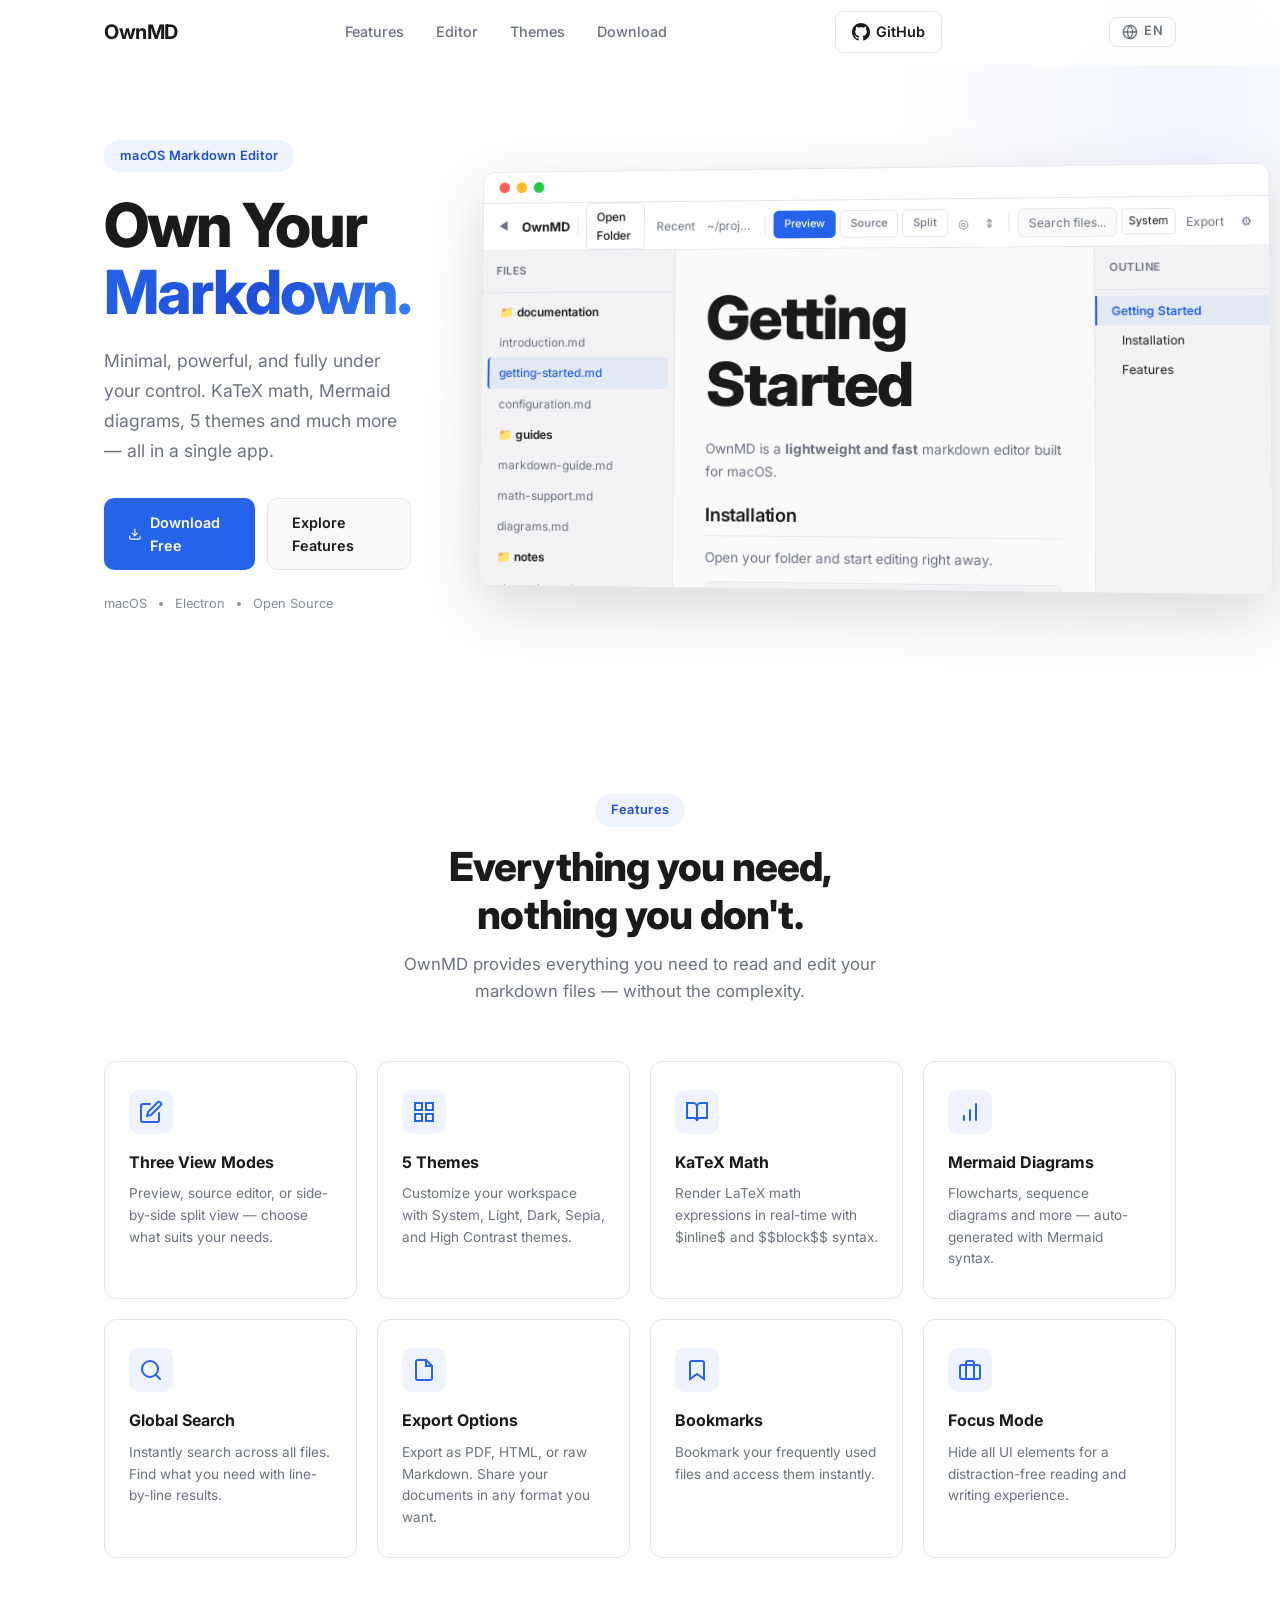
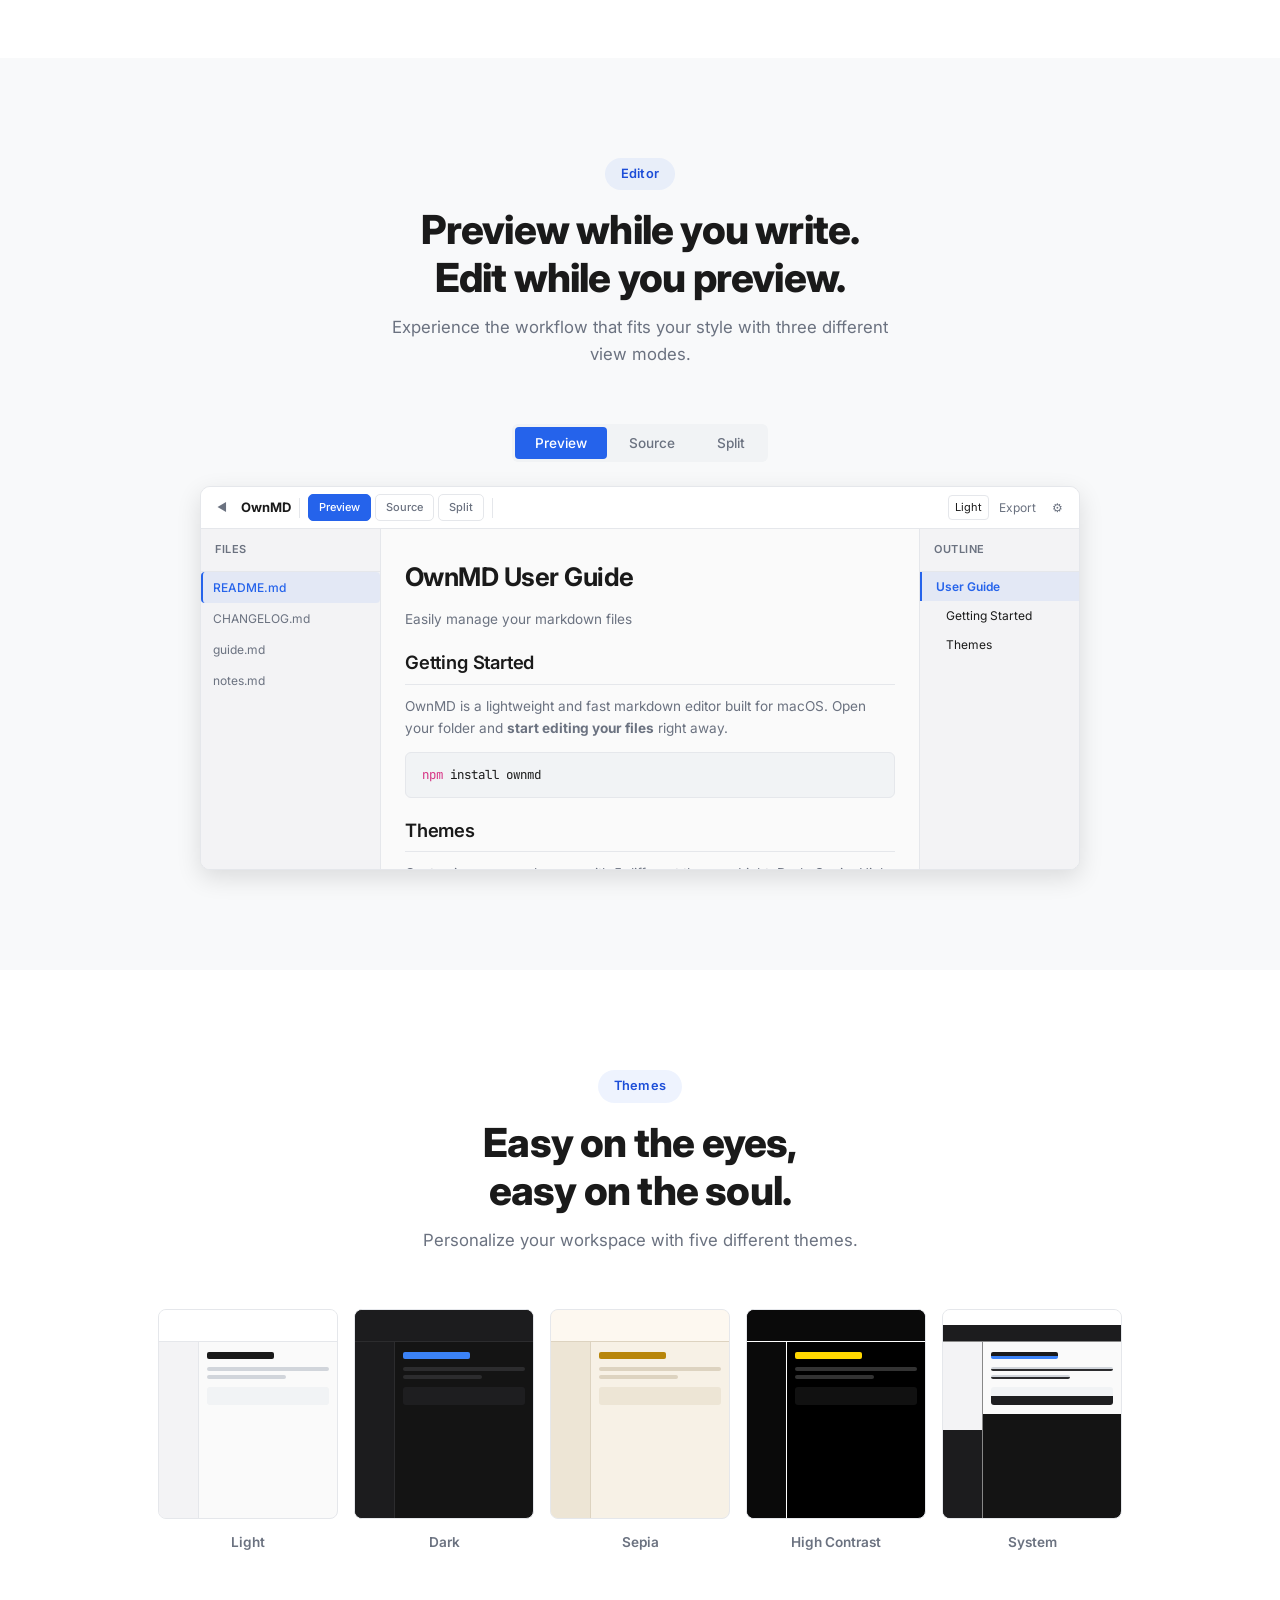
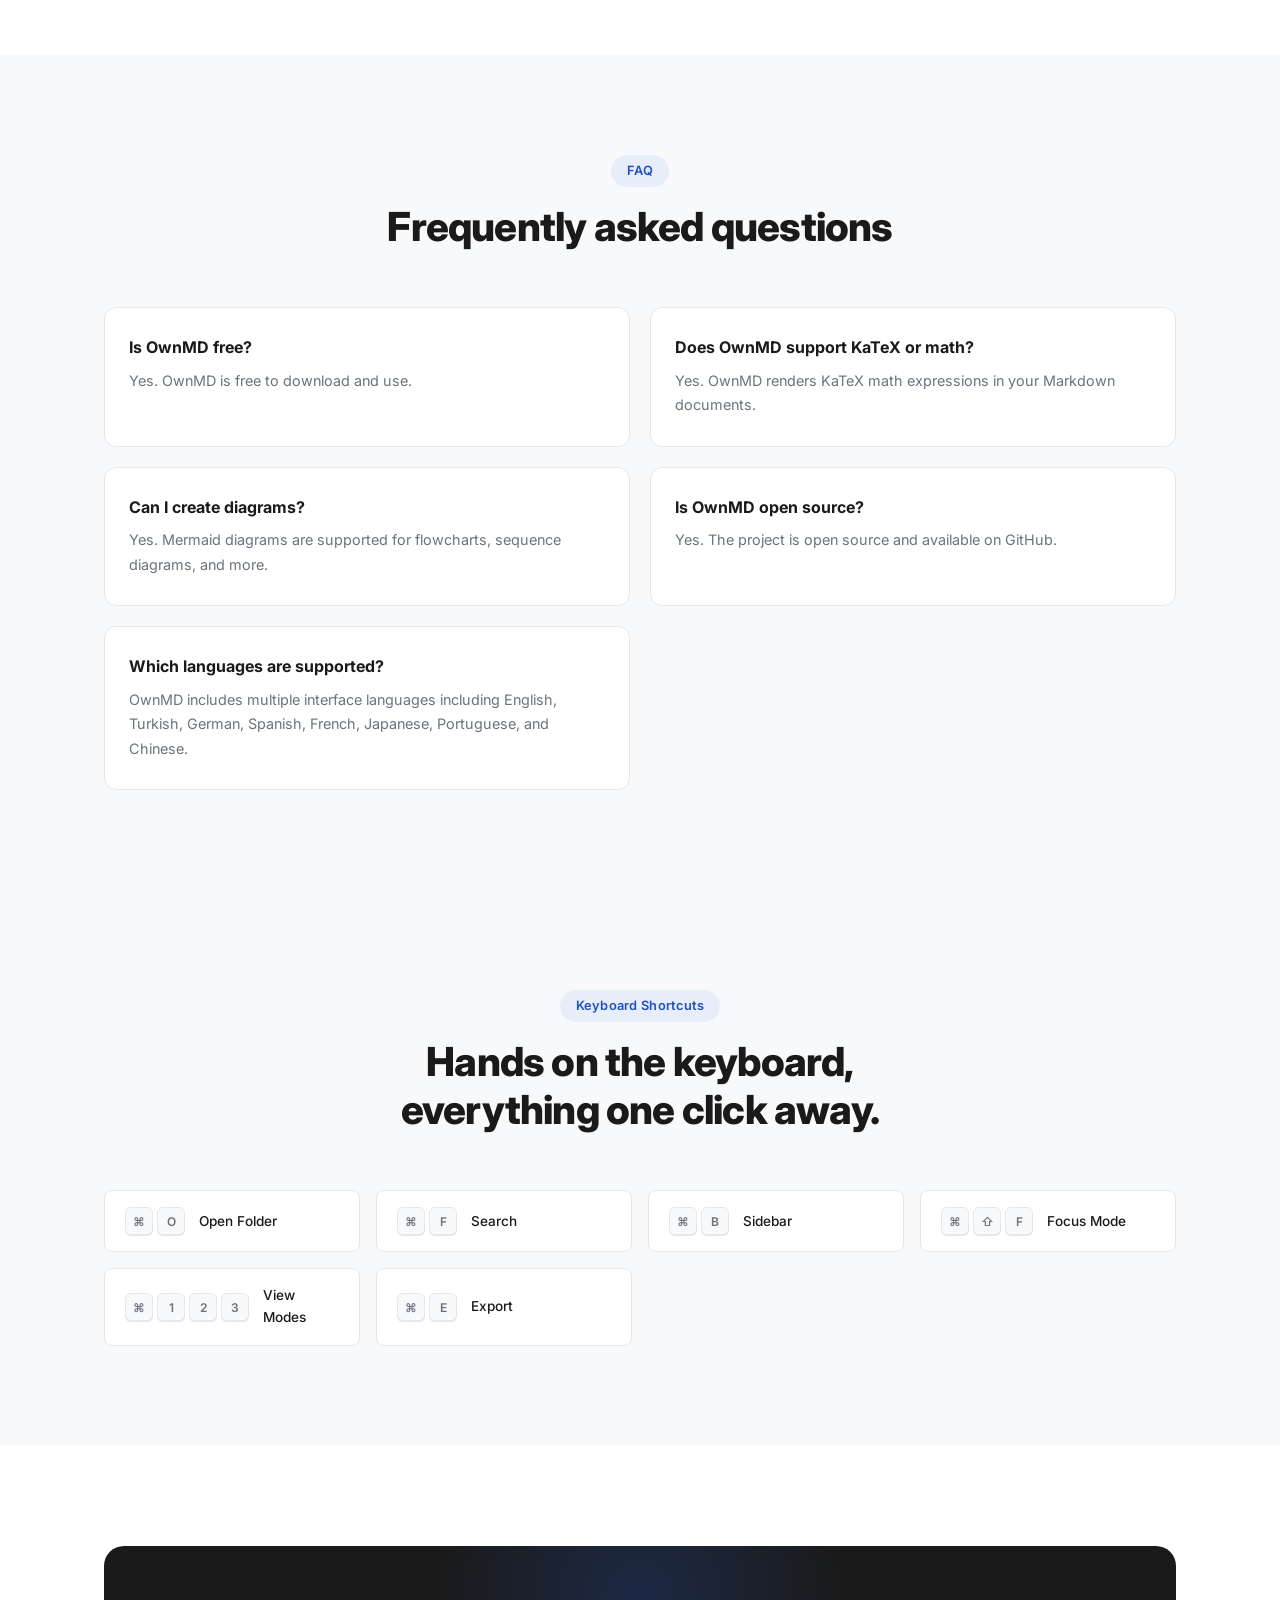
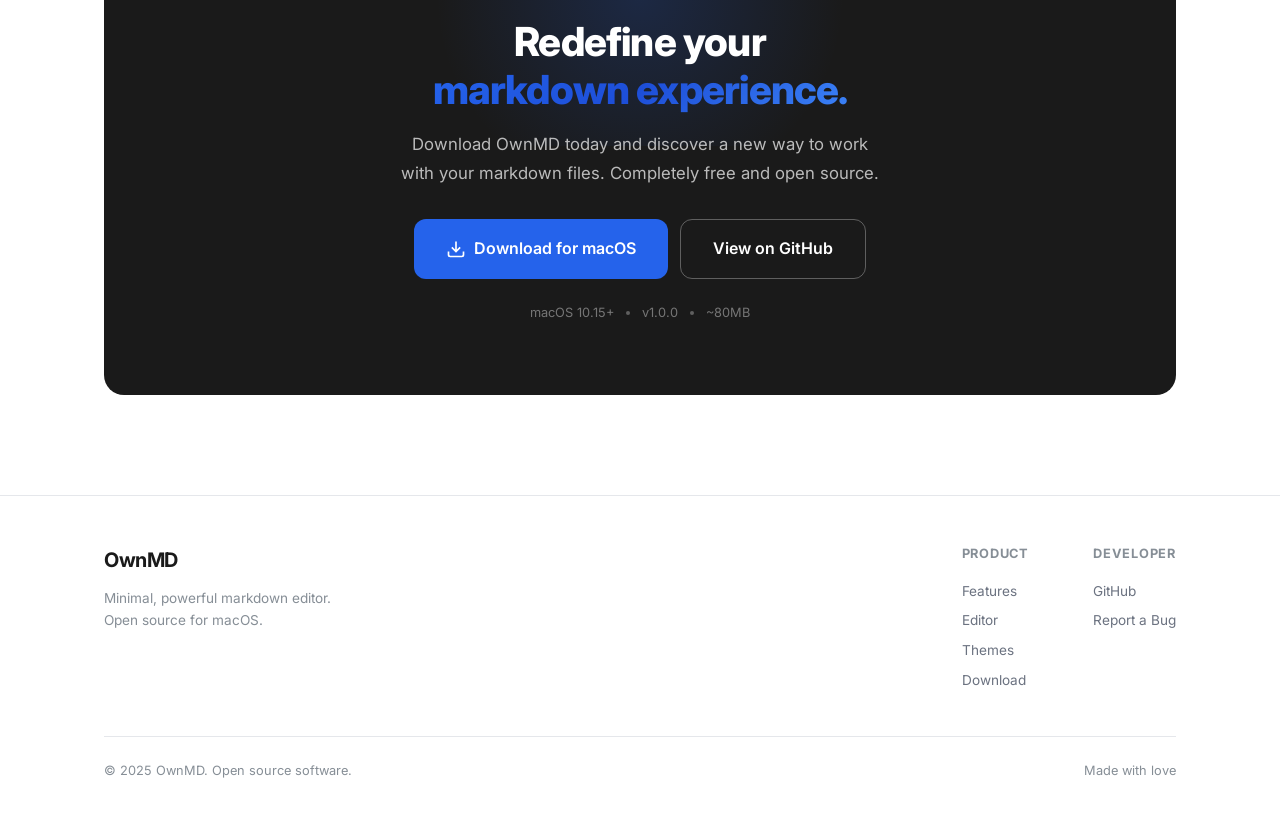
==== docs/index.html @ 84a7e76e "Add docs folder for GitHub Pages" ====
<!DOCTYPE html>
<html lang="en">
<head>
  <meta charset="UTF-8">
  <meta name="viewport" content="width=device-width, initial-scale=1.0">
  <!-- TODO: Replace with your Google Search Console verification token -->
  <!-- <meta name="google-site-verification" content="YOUR_TOKEN_HERE" /> -->
  <title>OwnMD - Free Markdown Editor for macOS</title>
  <meta name="description" content="Free, open-source Markdown editor for macOS with live preview, KaTeX math, Mermaid diagrams, multiple themes, and fast local file editing.">
  <meta name="robots" content="index,follow">
  <meta name="author" content="OwnMD">
  <meta name="application-name" content="OwnMD">
  <link rel="canonical" href="https://ownmd.com/?lang=en">
  <link rel="alternate" hreflang="en" href="https://ownmd.com/?lang=en">
  <link rel="alternate" hreflang="tr" href="https://ownmd.com/?lang=tr">
  <link rel="alternate" hreflang="de" href="https://ownmd.com/?lang=de">
  <link rel="alternate" hreflang="es" href="https://ownmd.com/?lang=es">
  <link rel="alternate" hreflang="fr" href="https://ownmd.com/?lang=fr">
  <link rel="alternate" hreflang="ja" href="https://ownmd.com/?lang=ja">
  <link rel="alternate" hreflang="pt" href="https://ownmd.com/?lang=pt">
  <link rel="alternate" hreflang="zh" href="https://ownmd.com/?lang=zh">
  <link rel="alternate" hreflang="x-default" href="https://ownmd.com/">
  <meta property="og:type" content="website">
  <meta property="og:site_name" content="OwnMD">
  <meta property="og:title" content="OwnMD - Free Markdown Editor for macOS">
  <meta property="og:description" content="Free, open-source Markdown editor for macOS with live preview, KaTeX math, Mermaid diagrams, multiple themes, and fast local file editing.">
  <meta property="og:url" content="https://ownmd.com/?lang=en">
  <meta property="og:locale" content="en_US">
  <meta property="og:image" content="https://ownmd.com/screenshots/en-full.png">
  <meta property="og:image:alt" content="OwnMD Markdown editor interface on macOS">
  <meta name="twitter:card" content="summary_large_image">
  <meta name="twitter:title" content="OwnMD - Free Markdown Editor for macOS">
  <meta name="twitter:description" content="Free, open-source Markdown editor for macOS with live preview, KaTeX math, Mermaid diagrams, multiple themes, and fast local file editing.">
  <meta name="twitter:image" content="https://ownmd.com/screenshots/en-full.png">
  <script id="software-application-schema" type="application/ld+json">
    {
      "@context": "https://schema.org",
      "@type": "SoftwareApplication",
      "name": "OwnMD",
      "applicationCategory": "DeveloperApplication",
      "operatingSystem": "macOS",
      "url": "https://ownmd.com/?lang=en",
      "description": "Free, open-source Markdown editor for macOS with live preview, KaTeX math, Mermaid diagrams, multiple themes, and fast local file editing.",
      "inLanguage": "en",
      "image": "https://ownmd.com/screenshots/en-full.png",
      "screenshot": "https://ownmd.com/screenshots/en-full.png",
      "softwareVersion": "1.0.0",
      "offers": {
        "@type": "Offer",
        "price": "0",
        "priceCurrency": "USD"
      }
    }
  </script>
  <script id="faq-schema" type="application/ld+json">
    {
      "@context": "https://schema.org",
      "@type": "FAQPage",
      "mainEntity": [
        {"@type": "Question", "name": "Is OwnMD free?", "acceptedAnswer": {"@type": "Answer", "text": "Yes. OwnMD is free to download and use."}},
        {"@type": "Question", "name": "Does OwnMD support KaTeX or math?", "acceptedAnswer": {"@type": "Answer", "text": "Yes. OwnMD renders KaTeX math expressions in your Markdown documents."}},
        {"@type": "Question", "name": "Can I create diagrams?", "acceptedAnswer": {"@type": "Answer", "text": "Yes. Mermaid diagrams are supported for flowcharts, sequence diagrams, and more."}},
        {"@type": "Question", "name": "Is OwnMD open source?", "acceptedAnswer": {"@type": "Answer", "text": "Yes. The project is open source and available on GitHub."}},
        {"@type": "Question", "name": "Which languages are supported?", "acceptedAnswer": {"@type": "Answer", "text": "OwnMD includes multiple interface languages including English, Turkish, German, Spanish, French, Japanese, Portuguese, and Chinese."}}
      ]
    }
  </script>
  <link rel="stylesheet" href="styles.css">
  <link rel="preconnect" href="https://fonts.googleapis.com">
  <link rel="preconnect" href="https://fonts.gstatic.com" crossorigin>
  <link href="https://fonts.googleapis.com/css2?family=Inter:wght@400;500;600;700;800&family=JetBrains+Mono:wght@400;500&display=swap" rel="stylesheet">
</head>
<body>

  <!-- Navbar -->
  <nav class="navbar" id="navbar">
    <div class="container nav-container">
      <a href="#" class="logo">
        <span class="logo-text">OwnMD</span>
      </a>
      <ul class="nav-links">
        <li><a href="#features" data-i18n="nav.features">Features</a></li>
        <li><a href="#editor" data-i18n="nav.editor">Editor</a></li>
        <li><a href="#themes" data-i18n="nav.themes">Themes</a></li>
        <li><a href="#download" data-i18n="nav.download">Download</a></li>
      </ul>
      <a href="https://github.com/abdussametalisar/ownmd" target="_blank" class="nav-cta" rel="noopener">
        <svg width="18" height="18" viewBox="0 0 24 24" fill="currentColor"><path d="M12 0C5.37 0 0 5.37 0 12c0 5.31 3.435 9.795 8.205 11.385.6.105.825-.255.825-.57 0-.285-.015-1.23-.015-2.235-3.015.555-3.795-.735-4.035-1.41-.135-.345-.72-1.41-1.23-1.695-.42-.225-1.02-.78-.015-.795.945-.015 1.62.87 1.845 1.23 1.08 1.815 2.805 1.305 3.495.99.105-.78.42-1.305.765-1.605-2.67-.3-5.46-1.335-5.46-5.925 0-1.305.465-2.385 1.23-3.225-.12-.3-.54-1.53.12-3.18 0 0 1.005-.315 3.3 1.23.96-.27 1.98-.405 3-.405s2.04.135 3 .405c2.295-1.56 3.3-1.23 3.3-1.23.66 1.65.24 2.88.12 3.18.765.84 1.23 1.905 1.23 3.225 0 4.605-2.805 5.625-5.475 5.925.435.375.81 1.095.81 2.22 0 1.605-.015 2.895-.015 3.3 0 .315.225.69.825.57A12.02 12.02 0 0024 12c0-6.63-5.37-12-12-12z"/></svg>
        GitHub
      </a>
      <div class="lang-switcher">
        <button class="lang-btn" aria-label="Change language">
          <svg width="16" height="16" viewBox="0 0 24 24" fill="none" stroke="currentColor" stroke-width="2" stroke-linecap="round"><circle cx="12" cy="12" r="10"/><line x1="2" y1="12" x2="22" y2="12"/><path d="M12 2a15.3 15.3 0 014 10 15.3 15.3 0 01-4 10 15.3 15.3 0 01-4-10 15.3 15.3 0 014-10z"/></svg>
          <span class="lang-btn-label">EN</span>
        </button>
        <div class="lang-dropdown">
          <button data-lang="en">English</button>
          <button data-lang="tr">Türkçe</button>
          <button data-lang="de">Deutsch</button>
          <button data-lang="es">Español</button>
          <button data-lang="fr">Français</button>
          <button data-lang="ja">日本語</button>
          <button data-lang="pt">Português</button>
          <button data-lang="zh">简体中文</button>
        </div>
      </div>
      <button class="mobile-toggle" id="mobileToggle" aria-label="Menu">
        <span></span><span></span><span></span>
      </button>
    </div>
  </nav>

  <!-- Hero -->
  <header class="hero" id="hero">
    <div class="container hero-container">
      <div class="hero-text">
        <div class="hero-badge" data-i18n="hero.badge">macOS Markdown Editor</div>
        <h1><span data-i18n="hero.title.1">Own Your</span><br><span class="gradient-text" data-i18n="hero.title.2">Markdown.</span></h1>
        <p class="hero-desc" data-i18n="hero.desc">Minimal, powerful, and fully under your control. KaTeX math, Mermaid diagrams, 5 themes and much more — all in a single app.</p>
        <div class="hero-actions">
          <a href="#download" class="btn btn-primary">
            <svg width="18" height="18" viewBox="0 0 24 24" fill="none" stroke="currentColor" stroke-width="2"><path d="M21 15v4a2 2 0 01-2 2H5a2 2 0 01-2-2v-4M7 10l5 5 5-5M12 15V3"/></svg>
            <span data-i18n="hero.btn.download">Download Free</span>
          </a>
          <a href="#features" class="btn btn-secondary"><span data-i18n="hero.btn.explore">Explore Features</span></a>
        </div>
        <div class="hero-meta">
          <span data-i18n="hero.meta.macos">macOS</span>
          <span class="dot"></span>
          <span data-i18n="hero.meta.electron">Electron</span>
          <span class="dot"></span>
          <span data-i18n="hero.meta.opensource">Open Source</span>
        </div>
      </div>
      <div class="hero-visual">
        <!-- Realistic OwnMD App Window -->
        <div class="app-window">
          <!-- macOS Title Bar -->
          <div class="macos-bar">
            <div class="macos-dots">
              <span class="dot-red"></span>
              <span class="dot-yellow"></span>
              <span class="dot-green"></span>
            </div>
          </div>
          <!-- App Toolbar -->
          <div class="app-toolbar">
            <div class="tb-group tb-nav">
              <span class="tb-collapse">◀</span>
              <span class="tb-title">OwnMD</span>
            </div>
            <div class="tb-sep"></div>
            <div class="tb-group tb-files">
              <span class="tb-folder-btn" data-i18n="toolbar.openFolder">Open Folder</span>
              <span class="tb-recent" data-i18n="toolbar.recent">Recent</span>
              <span class="tb-path">~/projects/docs</span>
            </div>
            <div class="tb-sep"></div>
            <div class="tb-group tb-view">
              <span class="tb-view-btn active" data-i18n="toolbar.preview">Preview</span>
              <span class="tb-view-btn" data-i18n="toolbar.source">Source</span>
              <span class="tb-view-btn" data-i18n="toolbar.split">Split</span>
              <span class="tb-icon">◎</span>
              <span class="tb-icon">⇕</span>
            </div>
            <div class="tb-sep"></div>
            <div class="tb-group tb-actions">
              <span class="tb-search-box" data-i18n="toolbar.search">Search files...</span>
              <span class="tb-select" data-i18n="toolbar.system">System ▾</span>
              <span class="tb-icon" data-i18n="toolbar.export">Export ▾</span>
              <span class="tb-icon">⚙</span>
            </div>
          </div>
          <!-- Main Content Area -->
          <div class="app-main">
            <!-- Sidebar -->
            <div class="app-sidebar">
              <div class="app-sidebar-header" data-i18n="sidebar.files">FILES</div>
              <div class="app-file-list">
                <div class="app-folder-item">📁 documentation</div>
                <div class="app-file-item">introduction.md</div>
                <div class="app-file-item active">getting-started.md</div>
                <div class="app-file-item">configuration.md</div>
                <div class="app-folder-item">📁 guides</div>
                <div class="app-file-item">markdown-guide.md</div>
                <div class="app-file-item">math-support.md</div>
                <div class="app-file-item">diagrams.md</div>
                <div class="app-folder-item">📁 notes</div>
                <div class="app-file-item">changelog.md</div>
                <div class="app-file-item">todo.md</div>
              </div>
            </div>
            <!-- Content -->
            <div class="app-content">
              <h1 class="app-h1" data-i18n="heroApp.h1">Getting Started</h1>
              <p class="app-p" data-i18n-html="heroApp.p">OwnMD is a <strong>lightweight and fast</strong> markdown editor built for macOS.</p>
              <h2 class="app-h2" data-i18n="heroApp.h2.setup">Installation</h2>
              <p class="app-p" data-i18n="heroApp.p.setup">Open your folder and start editing right away.</p>
              <div class="app-code-block"><span class="app-code-kw">npm</span> install ownmd</div>
              <h2 class="app-h2" data-i18n="heroApp.h2.features">Features</h2>
              <ul class="app-ul">
                <li data-i18n="heroApp.li.katex">KaTeX math expressions</li>
                <li data-i18n="heroApp.li.mermaid">Mermaid diagrams</li>
                <li data-i18n="heroApp.li.themes">5 different themes</li>
                <li data-i18n="heroApp.li.export">PDF and HTML export</li>
              </ul>
            </div>
            <!-- Outline Panel -->
            <div class="app-outline">
              <div class="app-outline-header" data-i18n="outline.header">OUTLINE</div>
              <div class="app-outline-list">
                <div class="app-outline-item level-1 active" data-i18n="heroApp.outline.h1">Getting Started</div>
                <div class="app-outline-item level-2" data-i18n="heroApp.outline.setup">Installation</div>
                <div class="app-outline-item level-2" data-i18n="heroApp.outline.features">Features</div>
              </div>
            </div>
          </div>
        </div>
      </div>
    </div>
  </header>

  <!-- Features -->
  <section class="features" id="features">
    <div class="container">
      <div class="section-header">
        <span class="section-badge" data-i18n="features.badge">Features</span>
        <h2 data-i18n-html="features.title">Everything you need,<br>nothing you don't.</h2>
        <p data-i18n="features.desc">OwnMD provides everything you need to read and edit your markdown files — without the complexity.</p>
      </div>

      <div class="features-grid">
        <div class="feature-card" data-animate>
          <div class="feature-icon">
            <svg width="24" height="24" viewBox="0 0 24 24" fill="none" stroke="currentColor" stroke-width="2" stroke-linecap="round"><path d="M11 4H4a2 2 0 00-2 2v14a2 2 0 002 2h14a2 2 0 002-2v-7"/><path d="M18.5 2.5a2.121 2.121 0 013 3L12 15l-4 1 1-4 9.5-9.5z"/></svg>
          </div>
          <h3 data-i18n="features.viewModes.title">Three View Modes</h3>
          <p data-i18n="features.viewModes.desc">Preview, source editor, or side-by-side split view — choose what suits your needs.</p>
        </div>

        <div class="feature-card" data-animate>
          <div class="feature-icon">
            <svg width="24" height="24" viewBox="0 0 24 24" fill="none" stroke="currentColor" stroke-width="2" stroke-linecap="round"><rect x="3" y="3" width="7" height="7"/><rect x="14" y="3" width="7" height="7"/><rect x="14" y="14" width="7" height="7"/><rect x="3" y="14" width="7" height="7"/></svg>
          </div>
          <h3 data-i18n="features.themes.title">5 Themes</h3>
          <p data-i18n="features.themes.desc">Customize your workspace with System, Light, Dark, Sepia, and High Contrast themes.</p>
        </div>

        <div class="feature-card" data-animate>
          <div class="feature-icon">
            <svg width="24" height="24" viewBox="0 0 24 24" fill="none" stroke="currentColor" stroke-width="2" stroke-linecap="round"><path d="M2 3h6a4 4 0 014 4v14a3 3 0 00-3-3H2z"/><path d="M22 3h-6a4 4 0 00-4 4v14a3 3 0 013-3h7z"/></svg>
          </div>
          <h3 data-i18n="features.katex.title">KaTeX Math</h3>
          <p data-i18n="features.katex.desc">Render LaTeX math expressions in real-time with $inline$ and $$block$$ syntax.</p>
        </div>

        <div class="feature-card" data-animate>
          <div class="feature-icon">
            <svg width="24" height="24" viewBox="0 0 24 24" fill="none" stroke="currentColor" stroke-width="2" stroke-linecap="round"><path d="M12 20V10"/><path d="M18 20V4"/><path d="M6 20v-4"/></svg>
          </div>
          <h3 data-i18n="features.mermaid.title">Mermaid Diagrams</h3>
          <p data-i18n="features.mermaid.desc">Flowcharts, sequence diagrams and more — auto-generated with Mermaid syntax.</p>
        </div>

        <div class="feature-card" data-animate>
          <div class="feature-icon">
            <svg width="24" height="24" viewBox="0 0 24 24" fill="none" stroke="currentColor" stroke-width="2" stroke-linecap="round"><circle cx="11" cy="11" r="8"/><line x1="21" y1="21" x2="16.65" y2="16.65"/></svg>
          </div>
          <h3 data-i18n="features.search.title">Global Search</h3>
          <p data-i18n="features.search.desc">Instantly search across all files. Find what you need with line-by-line results.</p>
        </div>

        <div class="feature-card" data-animate>
          <div class="feature-icon">
            <svg width="24" height="24" viewBox="0 0 24 24" fill="none" stroke="currentColor" stroke-width="2" stroke-linecap="round"><path d="M14 2H6a2 2 0 00-2 2v16a2 2 0 002 2h12a2 2 0 002-2V8z"/><polyline points="14 2 14 8 20 8"/></svg>
          </div>
          <h3 data-i18n="features.export.title">Export Options</h3>
          <p data-i18n="features.export.desc">Export as PDF, HTML, or raw Markdown. Share your documents in any format you want.</p>
        </div>

        <div class="feature-card" data-animate>
          <div class="feature-icon">
            <svg width="24" height="24" viewBox="0 0 24 24" fill="none" stroke="currentColor" stroke-width="2" stroke-linecap="round"><path d="M19 21l-7-5-7 5V5a2 2 0 012-2h10a2 2 0 012 2z"/></svg>
          </div>
          <h3 data-i18n="features.bookmarks.title">Bookmarks</h3>
          <p data-i18n="features.bookmarks.desc">Bookmark your frequently used files and access them instantly.</p>
        </div>

        <div class="feature-card" data-animate>
          <div class="feature-icon">
            <svg width="24" height="24" viewBox="0 0 24 24" fill="none" stroke="currentColor" stroke-width="2" stroke-linecap="round"><rect x="2" y="7" width="20" height="14" rx="2" ry="2"/><path d="M16 21V5a2 2 0 00-2-2h-4a2 2 0 00-2 2v16"/></svg>
          </div>
          <h3 data-i18n="features.focus.title">Focus Mode</h3>
          <p data-i18n="features.focus.desc">Hide all UI elements for a distraction-free reading and writing experience.</p>
        </div>
      </div>
    </div>
  </section>

  <!-- Editor Showcase -->
  <section class="editor-showcase" id="editor">
    <div class="container">
      <div class="section-header">
        <span class="section-badge" data-i18n="editor.badge">Editor</span>
        <h2 data-i18n-html="editor.title">Preview while you write.<br>Edit while you preview.</h2>
        <p data-i18n="editor.desc">Experience the workflow that fits your style with three different view modes.</p>
      </div>

      <div class="editor-modes">
        <div class="mode-tabs">
          <button class="mode-tab active" data-mode="preview" data-i18n="toolbar.preview">Preview</button>
          <button class="mode-tab" data-mode="source" data-i18n="toolbar.source">Source</button>
          <button class="mode-tab" data-mode="split" data-i18n="toolbar.split">Split</button>
        </div>

        <div class="mode-display">
          <!-- Preview Mode -->
          <div class="mode-content active" id="mode-preview">
            <div class="editor-window">
              <div class="app-toolbar ew-toolbar">
                <div class="tb-group tb-nav">
                  <span class="tb-collapse">◀</span>
                  <span class="tb-title">OwnMD</span>
                </div>
                <div class="tb-sep"></div>
                <div class="tb-group tb-view">
                  <span class="tb-view-btn active" data-i18n="toolbar.preview">Preview</span>
                  <span class="tb-view-btn" data-i18n="toolbar.source">Source</span>
                  <span class="tb-view-btn" data-i18n="toolbar.split">Split</span>
                </div>
                <div class="tb-sep"></div>
                <div class="tb-group tb-actions" style="margin-left:auto;">
                  <span class="tb-select" data-i18n="toolbar.light">Light ▾</span>
                  <span class="tb-icon" data-i18n="toolbar.export">Export ▾</span>
                  <span class="tb-icon">⚙</span>
                </div>
              </div>
              <div class="ew-body">
                <div class="ew-sidebar">
                  <div class="app-sidebar-header" data-i18n="sidebar.files">FILES</div>
                  <div class="app-file-item active">README.md</div>
                  <div class="app-file-item">CHANGELOG.md</div>
                  <div class="app-file-item">guide.md</div>
                  <div class="app-file-item">notes.md</div>
                </div>
                <div class="ew-content">
                  <h1 class="app-h1" data-i18n="editorPreview.h1">OwnMD User Guide</h1>
                  <p class="app-p" data-i18n="editorPreview.p">Easily manage your markdown files</p>
                  <h2 class="app-h2" data-i18n="editorPreview.h2.start">Getting Started</h2>
                  <p class="app-p" data-i18n-html="editorPreview.p.start">OwnMD is a lightweight and fast markdown editor built for macOS. Open your folder and <strong>start editing your files</strong> right away.</p>
                  <div class="app-code-block"><span class="app-code-kw">npm</span> install ownmd</div>
                  <h2 class="app-h2" data-i18n="editorPreview.h2.themes">Themes</h2>
                  <p class="app-p" data-i18n="editorPreview.p.themes">Customize your workspace with 5 different themes: Light, Dark, Sepia, High Contrast, and System.</p>
                  <div class="app-blockquote" data-i18n="editorPreview.quote">"Simplicity is the ultimate sophistication." — Leonardo da Vinci</div>
                </div>
                <div class="ew-outline">
                  <div class="app-outline-header" data-i18n="outline.header">OUTLINE</div>
                  <div class="app-outline-item level-1 active" data-i18n="editorPreview.outline.h1">User Guide</div>
                  <div class="app-outline-item level-2" data-i18n="editorPreview.outline.start">Getting Started</div>
                  <div class="app-outline-item level-2" data-i18n="editorPreview.outline.themes">Themes</div>
                </div>
              </div>
            </div>
          </div>

          <!-- Source Mode -->
          <div class="mode-content" id="mode-source">
            <div class="editor-window">
              <div class="app-toolbar ew-toolbar">
                <div class="tb-group tb-nav">
                  <span class="tb-collapse">◀</span>
                  <span class="tb-title">OwnMD</span>
                </div>
                <div class="tb-sep"></div>
                <div class="tb-group tb-view">
                  <span class="tb-view-btn" data-i18n="toolbar.preview">Preview</span>
                  <span class="tb-view-btn active" data-i18n="toolbar.source">Source</span>
                  <span class="tb-view-btn" data-i18n="toolbar.split">Split</span>
                </div>
                <div class="tb-sep"></div>
                <div class="tb-group tb-actions" style="margin-left:auto;">
                  <span class="tb-select" data-i18n="toolbar.light">Light ▾</span>
                  <span class="tb-icon">⚙</span>
                </div>
              </div>
              <div class="ew-body">
                <div class="ew-sidebar">
                  <div class="app-sidebar-header" data-i18n="sidebar.files">FILES</div>
                  <div class="app-file-item active">README.md</div>
                  <div class="app-file-item">CHANGELOG.md</div>
                  <div class="app-file-item">guide.md</div>
                  <div class="app-file-item">notes.md</div>
                </div>
                <div class="ew-source-area">
                  <pre class="source-code"><span class="code-h" data-i18n="editorSource.h1"># OwnMD User Guide</span>

<span data-i18n="editorSource.p">Easily manage your markdown files</span>

<span class="code-h" data-i18n="editorSource.h2.start">## Getting Started</span>

<span data-i18n="editorSource.p.start">OwnMD is a lightweight and fast
markdown editor built for macOS.
Open your folder and
**start editing your files** right away.</span>

<span class="code-code">```bash
npm install ownmd
```</span>

<span class="code-h" data-i18n="editorSource.h2.themes">## Themes</span>

<span data-i18n="editorSource.p.themes">Customize your workspace with 5 different themes:
Light, Dark, Sepia, High Contrast, and System.</span>

<span class="code-code" data-i18n="editorSource.quote">> "Simplicity is the ultimate sophistication."
> — Leonardo da Vinci</span></pre>
                </div>
                <div class="ew-outline">
                  <div class="app-outline-header" data-i18n="outline.header">OUTLINE</div>
                  <div class="app-outline-item level-1 active" data-i18n="editorSource.outline.h1">User Guide</div>
                  <div class="app-outline-item level-2" data-i18n="editorSource.outline.start">Getting Started</div>
                  <div class="app-outline-item level-2" data-i18n="editorSource.outline.themes">Themes</div>
                </div>
              </div>
            </div>
          </div>

          <!-- Split Mode -->
          <div class="mode-content" id="mode-split">
            <div class="editor-window">
              <div class="app-toolbar ew-toolbar">
                <div class="tb-group tb-nav">
                  <span class="tb-collapse">◀</span>
                  <span class="tb-title">OwnMD</span>
                </div>
                <div class="tb-sep"></div>
                <div class="tb-group tb-view">
                  <span class="tb-view-btn" data-i18n="toolbar.preview">Preview</span>
                  <span class="tb-view-btn" data-i18n="toolbar.source">Source</span>
                  <span class="tb-view-btn active" data-i18n="toolbar.split">Split</span>
                </div>
                <div class="tb-sep"></div>
                <div class="tb-group tb-actions" style="margin-left:auto;">
                  <span class="tb-select" data-i18n="toolbar.light">Light ▾</span>
                  <span class="tb-icon">⚙</span>
                </div>
              </div>
              <div class="ew-body">
                <div class="ew-sidebar">
                  <div class="app-sidebar-header" data-i18n="sidebar.files">FILES</div>
                  <div class="app-file-item active">README.md</div>
                  <div class="app-file-item">guide.md</div>
                  <div class="app-file-item">notes.md</div>
                </div>
                <div class="ew-split-content">
                  <!-- Source half -->
                  <div class="ew-split-source">
                    <pre class="source-code" style="font-size:0.7rem;"><span class="code-h" data-i18n="editorSplit.h1"># OwnMD Guide</span>

<span data-i18n="editorSplit.p">Manage your Markdown</span>

<span class="code-h" data-i18n="editorSplit.h2.setup">## Installation</span>

<span data-i18n-html="editorSplit.p.setup"><strong>Quick and easy</strong> setup:</span>

<span class="code-code">```bash
npm start
```</span>

<span class="code-h" data-i18n="editorSplit.h2.features">## Features</span>

- <span data-i18n-html="editorSplit.li.themes"><strong>5 Themes</strong></span>
- <span data-i18n="editorSplit.li.katex">KaTeX Support</span>
- <span data-i18n="editorSplit.li.mermaid">Mermaid Diagrams</span>
- <span data-i18n="editorSplit.li.export">PDF Export</span></pre>
                  </div>
                  <div class="ew-split-divider"></div>
                  <!-- Preview half -->
                  <div class="ew-split-preview">
                    <h1 class="app-h1" style="font-size:1.1rem;" data-i18n="editorSplit.h1">OwnMD Guide</h1>
                    <p class="app-p" style="font-size:0.75rem;" data-i18n="editorSplit.p">Manage your Markdown</p>
                    <h2 class="app-h2" style="font-size:0.9rem;" data-i18n="editorSplit.h2.setup">Installation</h2>
                    <p class="app-p" style="font-size:0.75rem;" data-i18n-html="editorSplit.p.setup"><strong>Quick and easy</strong> setup:</p>
                    <div class="app-code-block" style="font-size:0.65rem;margin:8px 0;">npm start</div>
                    <h2 class="app-h2" style="font-size:0.9rem;" data-i18n="editorSplit.h2.features">Features</h2>
                    <ul class="app-ul" style="font-size:0.75rem;">
                      <li data-i18n-html="editorSplit.li.themes"><strong>5 Themes</strong></li>
                      <li data-i18n="editorSplit.li.katex">KaTeX Support</li>
                      <li data-i18n="editorSplit.li.mermaid">Mermaid Diagrams</li>
                      <li data-i18n="editorSplit.li.export">PDF Export</li>
                    </ul>
                  </div>
                </div>
                <div class="ew-outline">
                  <div class="app-outline-header" data-i18n="outline.header">OUTLINE</div>
                  <div class="app-outline-item level-1 active" data-i18n="editorSplit.outline.h1">Guide</div>
                  <div class="app-outline-item level-2" data-i18n="editorSplit.outline.setup">Installation</div>
                  <div class="app-outline-item level-2" data-i18n="editorSplit.outline.features">Features</div>
                </div>
              </div>
            </div>
          </div>
        </div>
      </div>
    </div>
  </section>

  <!-- Themes -->
  <section class="themes-section" id="themes">
    <div class="container">
      <div class="section-header">
        <span class="section-badge" data-i18n="themes.badge">Themes</span>
        <h2 data-i18n-html="themes.title">Easy on the eyes,<br>easy on the soul.</h2>
        <p data-i18n="themes.desc">Personalize your workspace with five different themes.</p>
      </div>

      <div class="themes-showcase">
        <div class="theme-card" data-animate>
          <div class="theme-preview light-theme">
            <div class="tp-toolbar"></div>
            <div class="tp-body">
              <div class="tp-sidebar"></div>
              <div class="tp-main">
                <div class="tp-heading"></div>
                <div class="tp-line"></div>
                <div class="tp-line short"></div>
                <div class="tp-code"></div>
              </div>
            </div>
          </div>
          <span class="theme-label" data-i18n="themes.light">Light</span>
        </div>
        <div class="theme-card" data-animate>
          <div class="theme-preview dark-theme">
            <div class="tp-toolbar"></div>
            <div class="tp-body">
              <div class="tp-sidebar"></div>
              <div class="tp-main">
                <div class="tp-heading"></div>
                <div class="tp-line"></div>
                <div class="tp-line short"></div>
                <div class="tp-code"></div>
              </div>
            </div>
          </div>
          <span class="theme-label" data-i18n="themes.dark">Dark</span>
        </div>
        <div class="theme-card" data-animate>
          <div class="theme-preview sepia-theme">
            <div class="tp-toolbar"></div>
            <div class="tp-body">
              <div class="tp-sidebar"></div>
              <div class="tp-main">
                <div class="tp-heading"></div>
                <div class="tp-line"></div>
                <div class="tp-line short"></div>
                <div class="tp-code"></div>
              </div>
            </div>
          </div>
          <span class="theme-label" data-i18n="themes.sepia">Sepia</span>
        </div>
        <div class="theme-card" data-animate>
          <div class="theme-preview contrast-theme">
            <div class="tp-toolbar"></div>
            <div class="tp-body">
              <div class="tp-sidebar"></div>
              <div class="tp-main">
                <div class="tp-heading"></div>
                <div class="tp-line"></div>
                <div class="tp-line short"></div>
                <div class="tp-code"></div>
              </div>
            </div>
          </div>
          <span class="theme-label" data-i18n="themes.contrast">High Contrast</span>
        </div>
        <div class="theme-card" data-animate>
          <div class="theme-preview system-theme">
            <div class="tp-toolbar"></div>
            <div class="tp-body">
              <div class="tp-sidebar"></div>
              <div class="tp-main">
                <div class="tp-heading"></div>
                <div class="tp-line"></div>
                <div class="tp-line short"></div>
                <div class="tp-code"></div>
              </div>
            </div>
          </div>
          <span class="theme-label" data-i18n="themes.system">System</span>
        </div>
      </div>
    </div>
  </section>

  <!-- FAQ -->
  <section class="faq-section" id="faq">
    <div class="container">
      <div class="section-header">
        <span class="section-badge" data-i18n="faq.badge">FAQ</span>
        <h2 data-i18n="faq.title">Frequently asked questions</h2>
      </div>
      <div class="faq-list">
        <div class="faq-item" data-animate>
          <h3 data-i18n="faq.q1.question">Is OwnMD free?</h3>
          <p data-i18n="faq.q1.answer">Yes. OwnMD is free to download and use.</p>
        </div>
        <div class="faq-item" data-animate>
          <h3 data-i18n="faq.q2.question">Does OwnMD support KaTeX or math?</h3>
          <p data-i18n="faq.q2.answer">Yes. OwnMD renders KaTeX math expressions in your Markdown documents.</p>
        </div>
        <div class="faq-item" data-animate>
          <h3 data-i18n="faq.q3.question">Can I create diagrams?</h3>
          <p data-i18n="faq.q3.answer">Yes. Mermaid diagrams are supported for flowcharts, sequence diagrams, and more.</p>
        </div>
        <div class="faq-item" data-animate>
          <h3 data-i18n="faq.q4.question">Is OwnMD open source?</h3>
          <p data-i18n="faq.q4.answer">Yes. The project is open source and available on GitHub.</p>
        </div>
        <div class="faq-item" data-animate>
          <h3 data-i18n="faq.q5.question">Which languages are supported?</h3>
          <p data-i18n="faq.q5.answer">OwnMD includes multiple interface languages including English, Turkish, German, Spanish, French, Japanese, Portuguese, and Chinese.</p>
        </div>
      </div>
    </div>
  </section>

  <!-- Keyboard Shortcuts -->
  <section class="shortcuts-section">
    <div class="container">
      <div class="section-header">
        <span class="section-badge" data-i18n="shortcuts.badge">Keyboard Shortcuts</span>
        <h2 data-i18n-html="shortcuts.title">Hands on the keyboard,<br>everything one click away.</h2>
      </div>

      <div class="shortcuts-grid">
        <div class="shortcut-item" data-animate>
          <div class="shortcut-keys"><kbd>⌘</kbd><kbd>O</kbd></div>
          <span class="shortcut-desc" data-i18n="shortcuts.openFolder">Open Folder</span>
        </div>
        <div class="shortcut-item" data-animate>
          <div class="shortcut-keys"><kbd>⌘</kbd><kbd>F</kbd></div>
          <span class="shortcut-desc" data-i18n="shortcuts.search">Search</span>
        </div>
        <div class="shortcut-item" data-animate>
          <div class="shortcut-keys"><kbd>⌘</kbd><kbd>B</kbd></div>
          <span class="shortcut-desc" data-i18n="shortcuts.sidebar">Sidebar</span>
        </div>
        <div class="shortcut-item" data-animate>
          <div class="shortcut-keys"><kbd>⌘</kbd><kbd>⇧</kbd><kbd>F</kbd></div>
          <span class="shortcut-desc" data-i18n="shortcuts.focus">Focus Mode</span>
        </div>
        <div class="shortcut-item" data-animate>
          <div class="shortcut-keys"><kbd>⌘</kbd><kbd>1</kbd><kbd>2</kbd><kbd>3</kbd></div>
          <span class="shortcut-desc" data-i18n="shortcuts.viewModes">View Modes</span>
        </div>
        <div class="shortcut-item" data-animate>
          <div class="shortcut-keys"><kbd>⌘</kbd><kbd>E</kbd></div>
          <span class="shortcut-desc" data-i18n="shortcuts.export">Export</span>
        </div>
        <div class="shortcut-item" data-animate>
          <div class="shortcut-keys"><kbd>⌃</kbd><kbd>⌘</kbd><kbd>F</kbd></div>
          <span class="shortcut-desc" data-i18n="shortcuts.fullscreen">Fullscreen</span>
        </div>
        <div class="shortcut-item" data-animate>
          <div class="shortcut-keys"><kbd>⌘</kbd><kbd>S</kbd></div>
          <span class="shortcut-desc" data-i18n="shortcuts.save">Save</span>
        </div>
      </div>
    </div>
  </section>

  <!-- CTA / Download -->
  <section class="cta-section" id="download">
    <div class="container">
      <div class="cta-box">
        <div class="cta-glow"></div>
        <h2 data-i18n-html="cta.title">Redefine your<br><span class="gradient-text">markdown experience.</span></h2>
        <p data-i18n="cta.desc">Download OwnMD today and discover a new way to work with your markdown files. Completely free and open source.</p>
        <div class="cta-actions">
          <a href="#" class="btn btn-primary btn-large">
            <svg width="20" height="20" viewBox="0 0 24 24" fill="none" stroke="currentColor" stroke-width="2"><path d="M21 15v4a2 2 0 01-2 2H5a2 2 0 01-2-2v-4M7 10l5 5 5-5M12 15V3"/></svg>
            <span data-i18n="cta.download">Download for macOS</span>
          </a>
          <a href="https://github.com/abdussametalisar/ownmd" target="_blank" class="btn btn-outline btn-large" rel="noopener"><span data-i18n="cta.github">View on GitHub</span></a>
        </div>
        <div class="cta-info">
          <span data-i18n="cta.macos">macOS 10.15+</span>
          <span class="dot"></span>
          <span data-i18n="cta.version">v1.0.0</span>
          <span class="dot"></span>
          <span data-i18n="cta.size">~80MB</span>
        </div>
      </div>
    </div>
  </section>

  <!-- Footer -->
  <footer class="footer">
    <div class="container">
      <div class="footer-top">
        <div class="footer-brand">
          <a href="#" class="logo">
            <span class="logo-text">OwnMD</span>
          </a>
          <p data-i18n-html="footer.desc">Minimal, powerful markdown editor.<br>Open source for macOS.</p>
        </div>
        <div class="footer-links">
          <div class="footer-col">
            <h4 data-i18n="footer.product">Product</h4>
            <a href="#features" data-i18n="footer.product.features">Features</a>
            <a href="#editor" data-i18n="footer.product.editor">Editor</a>
            <a href="#themes" data-i18n="footer.product.themes">Themes</a>
            <a href="#download" data-i18n="footer.product.download">Download</a>
          </div>
          <div class="footer-col">
            <h4 data-i18n="footer.developer">Developer</h4>
            <a href="https://github.com/abdussametalisar/ownmd" target="_blank" rel="noopener">GitHub</a>
            <a href="https://github.com/abdussametalisar/ownmd/issues" target="_blank" rel="noopener" data-i18n="footer.developer.bugReport">Report a Bug</a>
          </div>
        </div>
      </div>
      <div class="footer-bottom">
        <span data-i18n="footer.copyright">&copy; 2025 OwnMD. Open source software.</span>
        <span data-i18n="footer.madeWith">Made with love</span>
      </div>
    </div>
  </footer>

  <script src="i18n.js"></script>
  <script src="script.js"></script>
  <!-- TODO: Replace G-XXXXXXXXXX with your Google Analytics 4 Measurement ID -->
  <!--
  <script async src="https://www.googletagmanager.com/gtag/js?id=G-XXXXXXXXXX"></script>
  <script>
    window.dataLayer = window.dataLayer || [];
    function gtag(){dataLayer.push(arguments);}
    gtag('js', new Date());
    gtag('config', 'G-XXXXXXXXXX');
  </script>
  -->
</body>
</html>
---- docs/styles.css ----
/* ===== Reset & Base ===== */
*, *::before, *::after {
  margin: 0;
  padding: 0;
  box-sizing: border-box;
}

:root {
  --bg: #ffffff;
  --bg-secondary: #f8f9fa;
  --bg-tertiary: #f1f3f5;
  --text: #1A1A1A;
  --text-secondary: #6B7280;
  --text-muted: #868e96;
  --accent: #2563EB;
  --accent-dark: #1D4ED8;
  --accent-light: rgba(37, 99, 235, 0.08);
  --primary: #1A1A1A;
  --border: #E5E7EB;
  --shadow-sm: 0 1px 2px rgba(0,0,0,0.04);
  --shadow-md: 0 4px 12px rgba(0,0,0,0.08);
  --shadow-lg: 0 8px 24px rgba(0,0,0,0.12);
  --shadow-xl: 0 20px 60px rgba(0,0,0,0.15);
  --radius: 12px;
  --radius-sm: 8px;
  --transition: 0.3s cubic-bezier(0.4, 0, 0.2, 1);
  /* App theme colors */
  --app-bg: #FAFAFA;
  --app-sidebar-bg: #F3F3F5;
  --app-surface: #FFFFFF;
  --app-accent: #2563EB;
  --app-border: #E5E7EB;
  --app-text: #1A1A1A;
  --app-text-sec: #6B7280;
  --app-code-bg: #F1F3F5;
  --app-hover-bg: #F0F0F2;
}

html {
  scroll-behavior: smooth;
  -webkit-font-smoothing: antialiased;
  -moz-osx-font-smoothing: grayscale;
}

body {
  font-family: 'Inter', -apple-system, BlinkMacSystemFont, sans-serif;
  color: var(--text);
  background: var(--bg);
  line-height: 1.6;
  overflow-x: hidden;
}

.container {
  max-width: 1120px;
  margin: 0 auto;
  padding: 0 24px;
}

/* ===== Navbar ===== */
.navbar {
  position: fixed;
  top: 0;
  left: 0;
  right: 0;
  z-index: 1000;
  background: rgba(255,255,255,0.85);
  backdrop-filter: blur(20px);
  -webkit-backdrop-filter: blur(20px);
  border-bottom: 1px solid transparent;
  transition: var(--transition);
}

.navbar.scrolled {
  border-bottom-color: var(--border);
  box-shadow: var(--shadow-sm);
}

.nav-container {
  display: flex;
  align-items: center;
  justify-content: space-between;
  height: 64px;
}

.logo {
  display: flex;
  align-items: center;
  gap: 10px;
  text-decoration: none;
  color: var(--text);
}

.logo-text {
  font-weight: 700;
  font-size: 1.25rem;
  letter-spacing: -0.02em;
}

.nav-links {
  display: flex;
  list-style: none;
  gap: 32px;
}

.nav-links a {
  text-decoration: none;
  color: var(--text-secondary);
  font-size: 0.9rem;
  font-weight: 500;
  transition: var(--transition);
}

.nav-links a:hover {
  color: var(--text);
}

.nav-cta {
  display: flex;
  align-items: center;
  gap: 6px;
  text-decoration: none;
  color: var(--text);
  font-size: 0.9rem;
  font-weight: 600;
  padding: 8px 16px;
  border-radius: 8px;
  border: 1px solid var(--border);
  transition: var(--transition);
}

.nav-cta:hover {
  background: var(--bg-secondary);
  border-color: #d0d7de;
}

.mobile-toggle {
  display: none;
  flex-direction: column;
  gap: 5px;
  background: none;
  border: none;
  cursor: pointer;
  padding: 4px;
}

.mobile-toggle span {
  width: 22px;
  height: 2px;
  background: var(--text);
  border-radius: 2px;
  transition: var(--transition);
}

/* ===== Hero ===== */
.hero {
  padding-top: 140px;
  padding-bottom: 80px;
  position: relative;
  overflow: hidden;
}

.hero::before {
  content: '';
  position: absolute;
  top: -200px;
  right: -200px;
  width: 600px;
  height: 600px;
  background: radial-gradient(circle, rgba(37,99,235,0.06) 0%, transparent 70%);
  pointer-events: none;
}

.hero-container {
  display: grid;
  grid-template-columns: 1fr 1.2fr;
  gap: 60px;
  align-items: center;
}

.hero-badge {
  display: inline-block;
  background: var(--accent-light);
  color: var(--accent-dark);
  font-size: 0.8rem;
  font-weight: 600;
  padding: 6px 16px;
  border-radius: 20px;
  margin-bottom: 20px;
  letter-spacing: 0.02em;
}

.hero h1 {
  font-size: 3.8rem;
  font-weight: 800;
  line-height: 1.1;
  letter-spacing: -0.03em;
  margin-bottom: 20px;
}

.gradient-text {
  background: linear-gradient(135deg, #2563EB, #1D4ED8, #3B82F6);
  -webkit-background-clip: text;
  -webkit-text-fill-color: transparent;
  background-clip: text;
}

.hero-desc {
  font-size: 1.1rem;
  color: var(--text-secondary);
  line-height: 1.7;
  margin-bottom: 32px;
  max-width: 480px;
}

.hero-actions {
  display: flex;
  gap: 12px;
  margin-bottom: 24px;
}

.hero-meta {
  display: flex;
  align-items: center;
  gap: 12px;
  font-size: 0.8rem;
  color: var(--text-muted);
}

.hero-meta .dot {
  width: 4px;
  height: 4px;
  border-radius: 50%;
  background: var(--text-muted);
}

/* ===== Buttons ===== */
.btn {
  display: inline-flex;
  align-items: center;
  gap: 8px;
  text-decoration: none;
  font-family: inherit;
  font-weight: 600;
  font-size: 0.9rem;
  padding: 12px 24px;
  border-radius: 10px;
  border: none;
  cursor: pointer;
  transition: var(--transition);
}

.btn-primary {
  background: var(--accent);
  color: #fff;
}

.btn-primary:hover {
  background: var(--accent-dark);
  transform: translateY(-1px);
  box-shadow: var(--shadow-md);
}

.btn-secondary {
  background: var(--bg-secondary);
  color: var(--text);
  border: 1px solid var(--border);
}

.btn-secondary:hover {
  background: var(--bg-tertiary);
  border-color: #d0d7de;
}

.btn-outline {
  background: transparent;
  color: #fff;
  border: 1px solid rgba(255,255,255,0.3);
}

.btn-outline:hover {
  background: rgba(255,255,255,0.1);
  border-color: rgba(255,255,255,0.5);
}

.btn-large {
  padding: 16px 32px;
  font-size: 1rem;
  border-radius: 12px;
}

/* ===== App Window (Realistic OwnMD) ===== */
.app-window {
  border-radius: 12px;
  overflow: hidden;
  box-shadow: var(--shadow-xl);
  border: 1px solid var(--border);
  transform: perspective(1200px) rotateY(-4deg) rotateX(2deg);
  transition: transform 0.6s cubic-bezier(0.4, 0, 0.2, 1);
  background: var(--app-bg);
}

.app-window:hover {
  transform: perspective(1200px) rotateY(0deg) rotateX(0deg);
}

/* macOS title bar */
.macos-bar {
  display: flex;
  align-items: center;
  padding: 10px 16px;
  background: var(--app-surface);
  border-bottom: 1px solid var(--app-border);
}

.macos-dots {
  display: flex;
  gap: 7px;
}

.macos-dots span {
  width: 11px;
  height: 11px;
  border-radius: 50%;
}

.dot-red { background: #ff5f57; }
.dot-yellow { background: #febc2e; }
.dot-green { background: #28c840; }

/* App Toolbar (matches real OwnMD toolbar) */
.app-toolbar {
  display: flex;
  align-items: center;
  min-height: 42px;
  background: var(--app-surface);
  border-bottom: 1px solid var(--app-border);
  padding: 0 10px;
  gap: 0;
}

.tb-group {
  display: flex;
  align-items: center;
  gap: 4px;
}

.tb-sep {
  width: 1px;
  height: 20px;
  background: var(--app-border);
  margin: 0 8px;
}

.tb-nav .tb-collapse {
  font-size: 11px;
  color: var(--app-text-sec);
  padding: 3px 6px;
  border-radius: 4px;
  cursor: default;
}

.tb-nav .tb-title {
  font-weight: 700;
  font-size: 13px;
  color: var(--app-text);
  margin-left: 4px;
}

.tb-files {
  flex: 1;
  min-width: 0;
  gap: 6px;
}

.tb-folder-btn {
  font-size: 12px;
  font-weight: 500;
  padding: 4px 10px;
  border: 1px solid var(--app-border);
  border-radius: 5px;
  color: var(--app-text);
  cursor: default;
}

.tb-recent {
  font-size: 12px;
  color: var(--app-text-sec);
  padding: 3px 6px;
  border-radius: 4px;
  cursor: default;
}

.tb-path {
  font-size: 12px;
  color: var(--app-text-sec);
  overflow: hidden;
  text-overflow: ellipsis;
  white-space: nowrap;
}

.tb-view-btn {
  font-size: 11px;
  font-weight: 500;
  padding: 4px 10px;
  border: 1px solid var(--app-border);
  border-radius: 5px;
  color: var(--app-text-sec);
  cursor: default;
}

.tb-view-btn.active {
  background: var(--app-accent);
  color: #fff;
  border-color: var(--app-accent);
}

.tb-icon {
  font-size: 12px;
  color: var(--app-text-sec);
  padding: 3px 6px;
  border-radius: 4px;
  cursor: default;
}

.tb-search-box {
  font-size: 12px;
  padding: 4px 10px;
  border: 1px solid var(--app-border);
  border-radius: 6px;
  color: var(--app-text-sec);
  background: var(--app-bg);
  cursor: default;
}

.tb-select {
  font-size: 11px;
  padding: 3px 6px;
  border: 1px solid var(--app-border);
  border-radius: 4px;
  color: var(--app-text);
  cursor: default;
}

/* App Main Layout */
.app-main {
  display: flex;
  height: 340px;
}

/* Sidebar */
.app-sidebar {
  width: 200px;
  background: var(--app-sidebar-bg);
  border-right: 1px solid var(--app-border);
  flex-shrink: 0;
  overflow: hidden;
}

.app-sidebar-header {
  padding: 12px 14px;
  font-weight: 600;
  font-size: 11px;
  text-transform: uppercase;
  letter-spacing: 0.05em;
  color: var(--app-text-sec);
  border-bottom: 1px solid var(--app-border);
}

.app-file-list {
  padding: 4px 6px;
}

.app-folder-item {
  padding: 6px 10px;
  font-size: 12px;
  font-weight: 600;
  color: var(--app-text);
  border-left: 2px solid transparent;
}

.app-file-item {
  padding: 6px 10px;
  font-size: 12px;
  color: var(--app-text-sec);
  border-left: 2px solid transparent;
  border-radius: 4px;
  white-space: nowrap;
  overflow: hidden;
  text-overflow: ellipsis;
}

.app-file-item.active {
  background: var(--accent-light);
  color: var(--app-accent);
  font-weight: 500;
  border-left-color: var(--app-accent);
}

/* Content Area */
.app-content {
  flex: 1;
  padding: 36px 32px;
  overflow: hidden;
  background: var(--app-bg);
}

.app-h1 {
  font-size: 1.6rem;
  font-weight: 700;
  letter-spacing: -0.02em;
  color: var(--app-text);
  margin-bottom: 8px;
  margin-top: 0;
}

.app-h2 {
  font-size: 1.15rem;
  font-weight: 600;
  letter-spacing: -0.01em;
  color: var(--app-text);
  border-bottom: 1px solid var(--app-border);
  padding-bottom: 6px;
  margin: 18px 0 10px;
}

.app-p {
  font-size: 0.85rem;
  color: var(--app-text-sec);
  line-height: 1.65;
  margin: 10px 0;
}

.app-code-block {
  background: var(--app-code-bg);
  border: 1px solid var(--app-border);
  border-radius: 6px;
  padding: 12px 16px;
  font-family: 'JetBrains Mono', monospace;
  font-size: 0.78rem;
  color: var(--app-text);
  margin: 12px 0;
}

.app-code-kw { color: #d63384; }

.app-ul {
  padding-left: 22px;
  font-size: 0.85rem;
  color: var(--app-text-sec);
  line-height: 1.8;
  margin: 10px 0;
}

.app-blockquote {
  border-left: 3px solid var(--app-accent);
  background: var(--accent-light);
  padding: 10px 14px;
  border-radius: 0 6px 6px 0;
  color: var(--app-text-sec);
  font-style: italic;
  font-size: 0.82rem;
  margin: 12px 0;
}

/* Outline Panel */
.app-outline {
  width: 170px;
  background: var(--app-sidebar-bg);
  border-left: 1px solid var(--app-border);
  flex-shrink: 0;
  overflow: hidden;
}

.app-outline-header {
  padding: 12px 14px;
  font-weight: 600;
  font-size: 11px;
  text-transform: uppercase;
  letter-spacing: 0.05em;
  color: var(--app-text-sec);
  border-bottom: 1px solid var(--app-border);
}

.app-outline-list {
  padding: 6px 0;
}

.app-outline-item {
  display: block;
  padding: 5px 14px;
  font-size: 12px;
  color: var(--app-text);
  white-space: nowrap;
  overflow: hidden;
  text-overflow: ellipsis;
  border-left: 2px solid transparent;
}

.app-outline-item.active {
  background: var(--accent-light);
  color: var(--app-accent);
  font-weight: 500;
  border-left-color: var(--app-accent);
}

.app-outline-item.level-1 { padding-left: 14px; font-weight: 600; }
.app-outline-item.level-2 { padding-left: 24px; }
.app-outline-item.level-3 { padding-left: 34px; font-size: 11px; }

/* ===== Section Header ===== */
.section-header {
  text-align: center;
  margin-bottom: 56px;
}

.section-badge {
  display: inline-block;
  background: var(--accent-light);
  color: var(--accent-dark);
  font-size: 0.8rem;
  font-weight: 600;
  padding: 6px 16px;
  border-radius: 20px;
  margin-bottom: 16px;
  letter-spacing: 0.02em;
}

.section-header h2 {
  font-size: 2.5rem;
  font-weight: 800;
  line-height: 1.2;
  letter-spacing: -0.02em;
  margin-bottom: 12px;
}

.section-header p {
  font-size: 1.05rem;
  color: var(--text-secondary);
  max-width: 520px;
  margin: 0 auto;
}

/* ===== Features ===== */
.features {
  padding: 100px 0;
}

.features-grid {
  display: grid;
  grid-template-columns: repeat(4, 1fr);
  gap: 20px;
}

.feature-card {
  background: var(--bg);
  border: 1px solid var(--border);
  border-radius: var(--radius);
  padding: 28px 24px;
  transition: var(--transition);
  opacity: 0;
  transform: translateY(24px);
}

.feature-card.animate-in {
  opacity: 1;
  transform: translateY(0);
}

.feature-card:hover {
  border-color: var(--accent);
  box-shadow: 0 0 0 1px var(--accent), var(--shadow-md);
  transform: translateY(-4px);
}

.feature-icon {
  width: 44px;
  height: 44px;
  display: flex;
  align-items: center;
  justify-content: center;
  background: var(--accent-light);
  border-radius: 10px;
  margin-bottom: 16px;
  color: var(--accent);
}

.feature-card h3 {
  font-size: 1rem;
  font-weight: 700;
  margin-bottom: 8px;
}

.feature-card p {
  font-size: 0.85rem;
  color: var(--text-secondary);
  line-height: 1.6;
}

/* ===== Editor Showcase ===== */
.editor-showcase {
  padding: 100px 0;
  background: var(--bg-secondary);
}

.editor-modes {
  max-width: 880px;
  margin: 0 auto;
}

.mode-tabs {
  display: flex;
  gap: 2px;
  background: var(--bg-tertiary);
  padding: 3px;
  border-radius: 6px;
  margin-bottom: 24px;
  width: fit-content;
  margin-left: auto;
  margin-right: auto;
}

.mode-tab {
  padding: 8px 20px;
  border: none;
  background: none;
  font-family: inherit;
  font-size: 0.85rem;
  font-weight: 500;
  color: var(--text-secondary);
  border-radius: 4px;
  cursor: pointer;
  transition: var(--transition);
}

.mode-tab.active {
  background: var(--accent);
  color: #fff;
}

.mode-content {
  display: none;
}

.mode-content.active {
  display: block;
  animation: fadeIn 0.3s ease;
}

@keyframes fadeIn {
  from { opacity: 0; transform: translateY(8px); }
  to { opacity: 1; transform: translateY(0); }
}

.editor-window {
  border-radius: 10px;
  overflow: hidden;
  border: 1px solid var(--border);
  box-shadow: var(--shadow-lg);
  background: var(--app-bg);
}

.ew-toolbar {
  border-bottom: 1px solid var(--app-border);
}

.ew-body {
  display: flex;
  height: 340px;
}

.ew-sidebar {
  width: 180px;
  background: var(--app-sidebar-bg);
  border-right: 1px solid var(--app-border);
  overflow: hidden;
  flex-shrink: 0;
}

.ew-content {
  flex: 1;
  padding: 28px 24px;
  overflow: hidden;
}

.ew-outline {
  width: 160px;
  background: var(--app-sidebar-bg);
  border-left: 1px solid var(--app-border);
  flex-shrink: 0;
  overflow: hidden;
}

.ew-source-area {
  flex: 1;
  padding: 20px;
  overflow: hidden;
}

.ew-split-content {
  flex: 1;
  display: flex;
  overflow: hidden;
}

.ew-split-source {
  flex: 1;
  padding: 20px;
  overflow: hidden;
  border-right: 1px solid var(--app-border);
  background: var(--app-bg);
}

.ew-split-divider {
  width: 1px;
  background: var(--app-border);
}

.ew-split-preview {
  flex: 1;
  padding: 20px;
  overflow: hidden;
  background: var(--app-bg);
}

.source-code {
  font-family: 'JetBrains Mono', monospace;
  font-size: 0.78rem;
  line-height: 1.75;
  color: var(--app-text);
  white-space: pre-wrap;
  word-break: break-word;
}

.code-h { color: var(--app-accent); font-weight: 600; }
.code-code { color: var(--app-text-sec); }
.code-b { color: #d2a8ff; }

/* ===== Themes ===== */
.themes-section {
  padding: 100px 0;
}

.themes-showcase {
  display: flex;
  gap: 16px;
  justify-content: center;
  flex-wrap: wrap;
}

.theme-card {
  text-align: center;
  opacity: 0;
  transform: translateY(24px);
}

.theme-card.animate-in {
  opacity: 1;
  transform: translateY(0);
}

.theme-preview {
  width: 180px;
  height: 210px;
  border-radius: 8px;
  overflow: hidden;
  border: 1px solid var(--border);
  margin-bottom: 10px;
  transition: var(--transition);
  cursor: pointer;
}

.theme-preview:hover {
  transform: translateY(-4px);
  box-shadow: var(--shadow-md);
}

/* Theme preview internals */
.tp-toolbar {
  height: 32px;
  border-bottom: 1px solid rgba(0,0,0,0.08);
}

.tp-body {
  display: flex;
  height: calc(100% - 32px);
}

.tp-sidebar {
  width: 40px;
  border-right: 1px solid rgba(0,0,0,0.06);
}

.tp-main {
  flex: 1;
  padding: 10px 8px;
}

.tp-heading {
  height: 7px;
  border-radius: 2px;
  width: 55%;
  margin-bottom: 8px;
}

.tp-line {
  height: 4px;
  border-radius: 2px;
  margin-bottom: 4px;
}

.tp-line.short { width: 65%; }

.tp-code {
  height: 18px;
  border-radius: 3px;
  margin-top: 8px;
}

/* Light Theme */
.light-theme { background: #FAFAFA; }
.light-theme .tp-toolbar { background: #fff; border-bottom-color: #E5E7EB; }
.light-theme .tp-sidebar { background: #F3F3F5; border-right-color: #E5E7EB; }
.light-theme .tp-heading { background: #1A1A1A; }
.light-theme .tp-line { background: #D1D5DB; }
.light-theme .tp-code { background: #F1F3F5; }

/* Dark Theme */
.dark-theme { background: #141414; }
.dark-theme .tp-toolbar { background: #1C1C1E; border-bottom-color: #2C2C2E; }
.dark-theme .tp-sidebar { background: #1C1C1E; border-right-color: #2C2C2E; }
.dark-theme .tp-heading { background: #3B82F6; }
.dark-theme .tp-line { background: #2C2C2E; }
.dark-theme .tp-code { background: #1E1E20; }

/* Sepia Theme */
.sepia-theme { background: #F7F1E6; }
.sepia-theme .tp-toolbar { background: #FDF8F0; border-bottom-color: #DDD3C0; }
.sepia-theme .tp-sidebar { background: #EDE5D5; border-right-color: #DDD3C0; }
.sepia-theme .tp-heading { background: #B8860B; }
.sepia-theme .tp-line { background: #DDD3C0; }
.sepia-theme .tp-code { background: #EDE5D5; }

/* High Contrast Theme */
.contrast-theme { background: #000; }
.contrast-theme .tp-toolbar { background: #0A0A0A; border-bottom-color: #fff; }
.contrast-theme .tp-sidebar { background: #0A0A0A; border-right-color: #fff; }
.contrast-theme .tp-heading { background: #FFD700; }
.contrast-theme .tp-line { background: #333; }
.contrast-theme .tp-code { background: #111; }

/* System Theme */
.system-theme { background: linear-gradient(180deg, #FAFAFA 50%, #141414 50%); }
.system-theme .tp-toolbar { background: linear-gradient(180deg, #fff 50%, #1C1C1E 50%); border-bottom-color: #888; }
.system-theme .tp-sidebar { background: linear-gradient(180deg, #F3F3F5 50%, #1C1C1E 50%); border-right-color: #888; }
.system-theme .tp-heading { background: linear-gradient(180deg, #1A1A1A 50%, #3B82F6 50%); }
.system-theme .tp-line { background: linear-gradient(180deg, #D1D5DB 50%, #2C2C2E 50%); }
.system-theme .tp-code { background: linear-gradient(180deg, #F1F3F5 50%, #1E1E20 50%); }

.theme-label {
  font-size: 0.85rem;
  font-weight: 600;
  color: var(--text-secondary);
}

/* ===== Shortcuts ===== */
.shortcuts-section {
  padding: 100px 0;
  background: var(--bg-secondary);
}

.shortcuts-grid {
  display: grid;
  grid-template-columns: repeat(4, 1fr);
  gap: 16px;
}

.shortcut-item {
  display: flex;
  align-items: center;
  gap: 14px;
  background: var(--bg);
  border: 1px solid var(--border);
  border-radius: var(--radius-sm);
  padding: 16px 20px;
  transition: var(--transition);
  opacity: 0;
  transform: translateY(16px);
}

.shortcut-item.animate-in {
  opacity: 1;
  transform: translateY(0);
}

.shortcut-item:hover {
  border-color: var(--accent);
}

.shortcut-keys {
  display: flex;
  gap: 4px;
  flex-shrink: 0;
}

kbd {
  display: inline-flex;
  align-items: center;
  justify-content: center;
  min-width: 28px;
  height: 28px;
  padding: 0 6px;
  background: var(--bg-secondary);
  border: 1px solid var(--border);
  border-radius: 6px;
  font-family: inherit;
  font-size: 0.75rem;
  font-weight: 600;
  color: var(--text-secondary);
  box-shadow: 0 1px 0 var(--border);
}

.shortcut-desc {
  font-size: 0.85rem;
  font-weight: 500;
  color: var(--text);
}

/* ===== CTA ===== */
.cta-section {
  padding: 100px 0;
}

.cta-box {
  position: relative;
  background: var(--primary);
  border-radius: 20px;
  padding: 72px 48px;
  text-align: center;
  overflow: hidden;
}

.cta-glow {
  position: absolute;
  top: -100px;
  left: 50%;
  transform: translateX(-50%);
  width: 500px;
  height: 300px;
  background: radial-gradient(circle, rgba(37,99,235,0.2) 0%, transparent 70%);
  pointer-events: none;
}

.cta-box h2 {
  font-size: 2.5rem;
  font-weight: 800;
  color: #fff;
  line-height: 1.2;
  letter-spacing: -0.02em;
  margin-bottom: 16px;
  position: relative;
}

.cta-box p {
  color: rgba(255,255,255,0.7);
  font-size: 1.05rem;
  max-width: 480px;
  margin: 0 auto 32px;
  line-height: 1.7;
  position: relative;
}

.cta-actions {
  display: flex;
  gap: 12px;
  justify-content: center;
  margin-bottom: 24px;
  position: relative;
}

.cta-actions .btn-primary {
  background: var(--accent);
  color: #fff;
}

.cta-actions .btn-primary:hover {
  background: #3B82F6;
}

.cta-info {
  display: flex;
  align-items: center;
  gap: 12px;
  justify-content: center;
  font-size: 0.8rem;
  color: rgba(255,255,255,0.4);
  position: relative;
}

.cta-info .dot {
  width: 4px;
  height: 4px;
  border-radius: 50%;
  background: rgba(255,255,255,0.3);
}

/* ===== Footer ===== */
.footer {
  padding: 48px 0 32px;
  border-top: 1px solid var(--border);
}

.footer-top {
  display: flex;
  justify-content: space-between;
  margin-bottom: 40px;
}

.footer-brand p {
  margin-top: 12px;
  font-size: 0.85rem;
  color: var(--text-muted);
  line-height: 1.6;
}

.footer-links {
  display: flex;
  gap: 64px;
}

.footer-col h4 {
  font-size: 0.8rem;
  font-weight: 700;
  text-transform: uppercase;
  letter-spacing: 0.06em;
  color: var(--text-muted);
  margin-bottom: 12px;
}

.footer-col a {
  display: block;
  text-decoration: none;
  color: var(--text-secondary);
  font-size: 0.85rem;
  padding: 4px 0;
  transition: var(--transition);
}

.footer-col a:hover {
  color: var(--accent);
}

.footer-bottom {
  display: flex;
  justify-content: space-between;
  padding-top: 24px;
  border-top: 1px solid var(--border);
  font-size: 0.8rem;
  color: var(--text-muted);
}

/* ===== Animations ===== */
@keyframes slideUp {
  from { opacity: 0; transform: translateY(30px); }
  to { opacity: 1; transform: translateY(0); }
}

.hero-text {
  animation: slideUp 0.8s ease forwards;
}

.hero-visual {
  animation: slideUp 0.8s ease 0.2s forwards;
  opacity: 0;
}

/* ===== Responsive ===== */
@media (max-width: 1024px) {
  .features-grid {
    grid-template-columns: repeat(2, 1fr);
  }

  .shortcuts-grid {
    grid-template-columns: repeat(2, 1fr);
  }

  .hero h1 {
    font-size: 3rem;
  }

  .hero-container {
    gap: 40px;
  }
}

@media (max-width: 768px) {
  .nav-links, .nav-cta {
    display: none;
  }

  .mobile-toggle {
    display: flex;
  }

  .hero {
    padding-top: 100px;
    padding-bottom: 60px;
  }

  .hero-container {
    grid-template-columns: 1fr;
    gap: 40px;
  }

  .hero h1 {
    font-size: 2.5rem;
  }

  .hero-desc {
    font-size: 1rem;
  }

  .hero-actions {
    flex-direction: column;
  }

  .hero-actions .btn {
    justify-content: center;
  }

  .app-window {
    transform: none;
  }

  .app-window:hover {
    transform: none;
  }

  .app-sidebar,
  .app-outline,
  .ew-sidebar,
  .ew-outline {
    display: none;
  }

  .features-grid,
  .shortcuts-grid {
    grid-template-columns: 1fr;
  }

  .section-header h2 {
    font-size: 1.8rem;
  }

  .themes-showcase {
    gap: 12px;
  }

  .theme-preview {
    width: 130px;
    height: 170px;
  }

  .cta-box {
    padding: 48px 24px;
  }

  .cta-box h2 {
    font-size: 1.8rem;
  }

  .cta-actions {
    flex-direction: column;
  }

  .cta-actions .btn {
    justify-content: center;
  }

  .footer-top {
    flex-direction: column;
    gap: 32px;
  }

  .footer-links {
    gap: 40px;
  }

  .footer-bottom {
    flex-direction: column;
    gap: 8px;
  }
}

/* ===== Scrollbar ===== */
::-webkit-scrollbar {
  width: 8px;
}

::-webkit-scrollbar-track {
  background: var(--bg-secondary);
}

::-webkit-scrollbar-thumb {
  background: var(--border);
  border-radius: 4px;
}

::-webkit-scrollbar-thumb:hover {
  background: #c9cfd6;
}

/* ===== Language Switcher ===== */
.lang-switcher {
  position: relative;
}

.lang-btn {
  display: inline-flex;
  align-items: center;
  gap: 6px;
  background: none;
  border: 1px solid var(--border);
  border-radius: 8px;
  padding: 6px 12px;
  cursor: pointer;
  font-family: inherit;
  font-size: 0.8rem;
  font-weight: 600;
  color: var(--text-secondary);
  transition: var(--transition);
  line-height: 1;
}

.lang-btn:hover {
  color: var(--text);
  background: var(--bg-secondary);
  border-color: #d0d7de;
}

.lang-btn svg {
  flex-shrink: 0;
}

.lang-btn-label {
  letter-spacing: 0.02em;
}

.lang-dropdown {
  position: absolute;
  top: calc(100% + 6px);
  right: 0;
  min-width: 160px;
  background: #fff;
  border: 1px solid var(--border);
  border-radius: 10px;
  box-shadow: var(--shadow-lg);
  padding: 6px;
  opacity: 0;
  visibility: hidden;
  transform: translateY(-4px);
  transition: opacity 0.15s ease, transform 0.15s ease, visibility 0.15s;
  z-index: 1100;
}

.lang-dropdown.open {
  opacity: 1;
  visibility: visible;
  transform: translateY(0);
}

.lang-dropdown button {
  display: block;
  width: 100%;
  text-align: left;
  padding: 8px 12px;
  border: none;
  background: none;
  font-family: inherit;
  font-size: 0.85rem;
  color: var(--text-secondary);
  cursor: pointer;
  border-radius: 6px;
  transition: var(--transition);
}

.lang-dropdown button:hover {
  background: var(--bg-secondary);
  color: var(--text);
}

.lang-dropdown button.active {
  color: var(--accent);
  font-weight: 600;
  background: var(--accent-light);
}

@media (max-width: 768px) {
  .lang-switcher {
    display: none;
  }
}

/* ===== FAQ ===== */
.faq-section {
  padding: 100px 0;
  background: var(--bg-secondary);
}

.faq-list {
  display: grid;
  grid-template-columns: repeat(2, 1fr);
  gap: 20px;
}

.faq-item {
  background: var(--bg);
  border: 1px solid var(--border);
  border-radius: var(--radius);
  padding: 28px 24px;
  transition: var(--transition);
  opacity: 0;
  transform: translateY(24px);
}

.faq-item.animate-in {
  opacity: 1;
  transform: translateY(0);
}

.faq-item:hover {
  border-color: var(--accent);
  box-shadow: 0 0 0 1px var(--accent), var(--shadow-md);
  transform: translateY(-4px);
}

.faq-item h3 {
  font-size: 1rem;
  font-weight: 700;
  line-height: 1.4;
  margin-bottom: 10px;
}

.faq-item p {
  font-size: 0.9rem;
  color: var(--text-secondary);
  line-height: 1.7;
}

/* ===== Compare Page ===== */
.compare-hero {
  padding: 80px 0 60px;
  text-align: center;
  background: var(--bg);
}

.compare-subtitle {
  font-size: 1.2rem;
  color: var(--text-secondary);
  margin-top: 16px;
}

.compare-section {
  padding: 60px 0;
  background: var(--bg);
}

.compare-table-wrapper {
  overflow-x: auto;
  max-width: 900px;
  margin: 0 auto;
}

.compare-table {
  width: 100%;
  border-collapse: collapse;
  background: var(--bg);
  border-radius: var(--radius);
  overflow: hidden;
  box-shadow: var(--shadow-md);
}

.compare-table th,
.compare-table td {
  padding: 16px 20px;
  text-align: left;
  border-bottom: 1px solid var(--border);
}

.compare-table th {
  background: var(--bg-secondary);
  font-weight: 600;
  font-size: 0.9rem;
}

.compare-table .feature-col {
  width: 35%;
  color: var(--text);
}

.compare-table .ownmd-col,
.compare-table .typora-col {
  width: 32.5%;
  text-align: center;
}

.compare-table .app-name {
  display: block;
  font-size: 1.1rem;
  font-weight: 700;
}

.compare-table .app-name.ownmd {
  color: var(--accent);
}

.compare-table .app-name.typora {
  color: #666;
}

.compare-table .price-tag {
  display: inline-block;
  margin-top: 6px;
  padding: 4px 12px;
  border-radius: 20px;
  font-size: 0.8rem;
  font-weight: 600;
}

.compare-table .ownmd-col .price-tag {
  background: var(--accent);
  color: white;
}

.compare-table .typora-col .price-tag {
  background: #e5e5e5;
  color: #666;
}

.compare-table td {
  font-size: 0.9rem;
}

.compare-table td:first-child {
  color: var(--text);
  font-weight: 500;
}

.compare-table .check {
  color: #059669;
  text-align: center;
}

.compare-table .cross {
  color: #dc2626;
  text-align: center;
}

.compare-table .partial {
  color: #d97706;
  text-align: center;
}

.compare-table .category-row td {
  background: var(--bg-secondary);
  font-weight: 700;
  font-size: 0.8rem;
  text-transform: uppercase;
  letter-spacing: 0.05em;
  color: var(--text-secondary);
}

.verdict-section {
  padding: 80px 0;
  background: var(--bg-secondary);
}

.verdict-box {
  max-width: 700px;
  margin: 0 auto;
  text-align: center;
  background: var(--bg);
  padding: 48px;
  border-radius: var(--radius);
  box-shadow: var(--shadow-md);
}

.verdict-box h2 {
  font-size: 2rem;
  margin-bottom: 20px;
}

.verdict-box p {
  color: var(--text-secondary);
  margin-bottom: 16px;
  line-height: 1.7;
}

.verdict-box ul {
  text-align: left;
  max-width: 400px;
  margin: 24px auto;
  list-style: none;
}

.verdict-box ul li {
  padding: 8px 0;
  color: var(--text-secondary);
}

.verdict-box ul li::before {
  content: "✓ ";
  color: #059669;
  font-weight: bold;
  margin-right: 8px;
}

.verdict-cta {
  display: flex;
  gap: 16px;
  justify-content: center;
  margin-top: 32px;
}

.other-compare {
  padding: 80px 0;
  background: var(--bg);
}

.other-compare h2 {
  text-align: center;
  font-size: 1.8rem;
  margin-bottom: 40px;
}

.compare-cards {
  display: grid;
  grid-template-columns: repeat(3, 1fr);
  gap: 24px;
  max-width: 900px;
  margin: 0 auto;
}

.compare-card {
  background: var(--bg-secondary);
  padding: 28px;
  border-radius: var(--radius);
  text-align: center;
  transition: var(--transition);
}

.compare-card:hover {
  transform: translateY(-4px);
  box-shadow: var(--shadow-md);
}

.compare-card h3 {
  font-size: 1.1rem;
  margin-bottom: 12px;
}

.compare-card p {
  font-size: 0.9rem;
  color: var(--text-secondary);
  margin-bottom: 20px;
  line-height: 1.6;
}

.compare-card a {
  color: var(--accent);
  font-weight: 600;
  text-decoration: none;
}

.compare-card a:hover {
  text-decoration: underline;
}

@media (max-width: 768px) {
  .compare-cards {
    grid-template-columns: 1fr;
  }

  .verdict-cta {
    flex-direction: column;
  }

  .compare-table {
    font-size: 0.85rem;
  }

  .compare-table th,
  .compare-table td {
    padding: 12px 10px;
  }
}

@media (max-width: 1024px) {
  .faq-list {
    grid-template-columns: 1fr;
  }
}
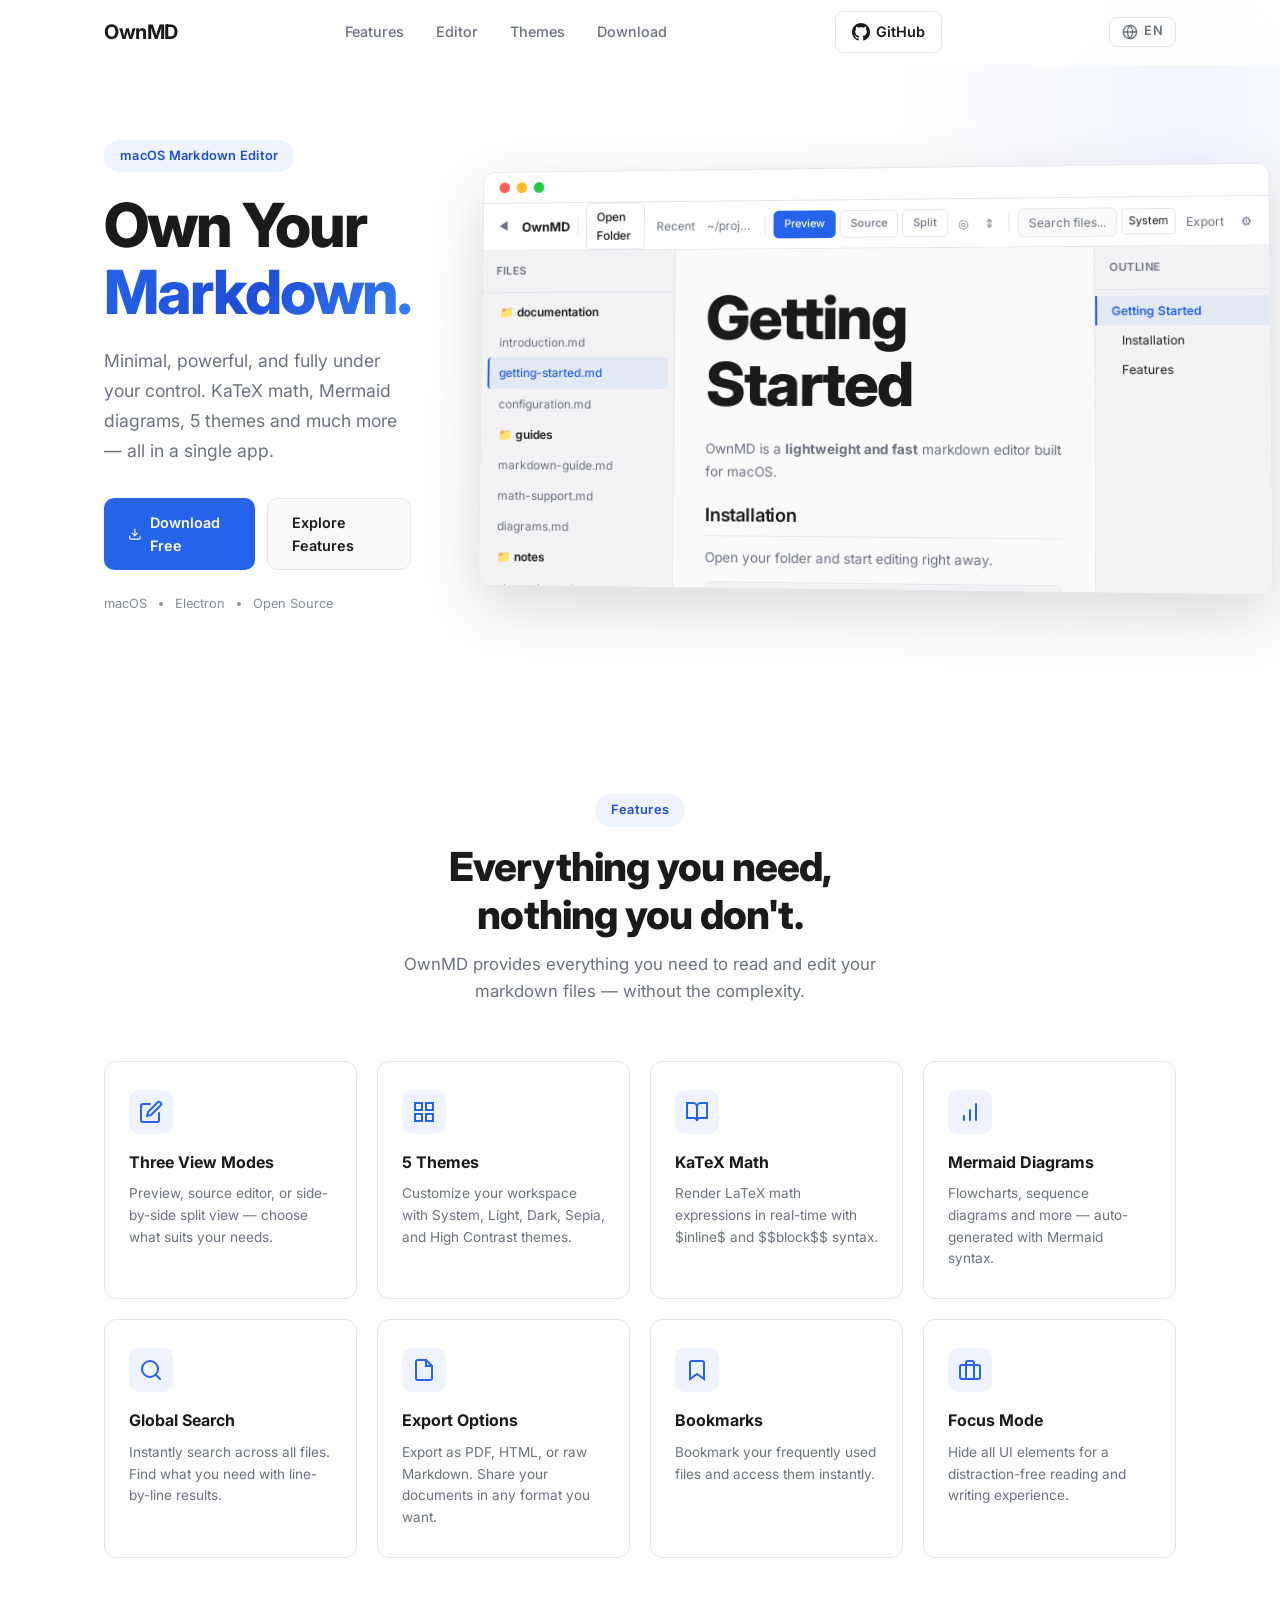
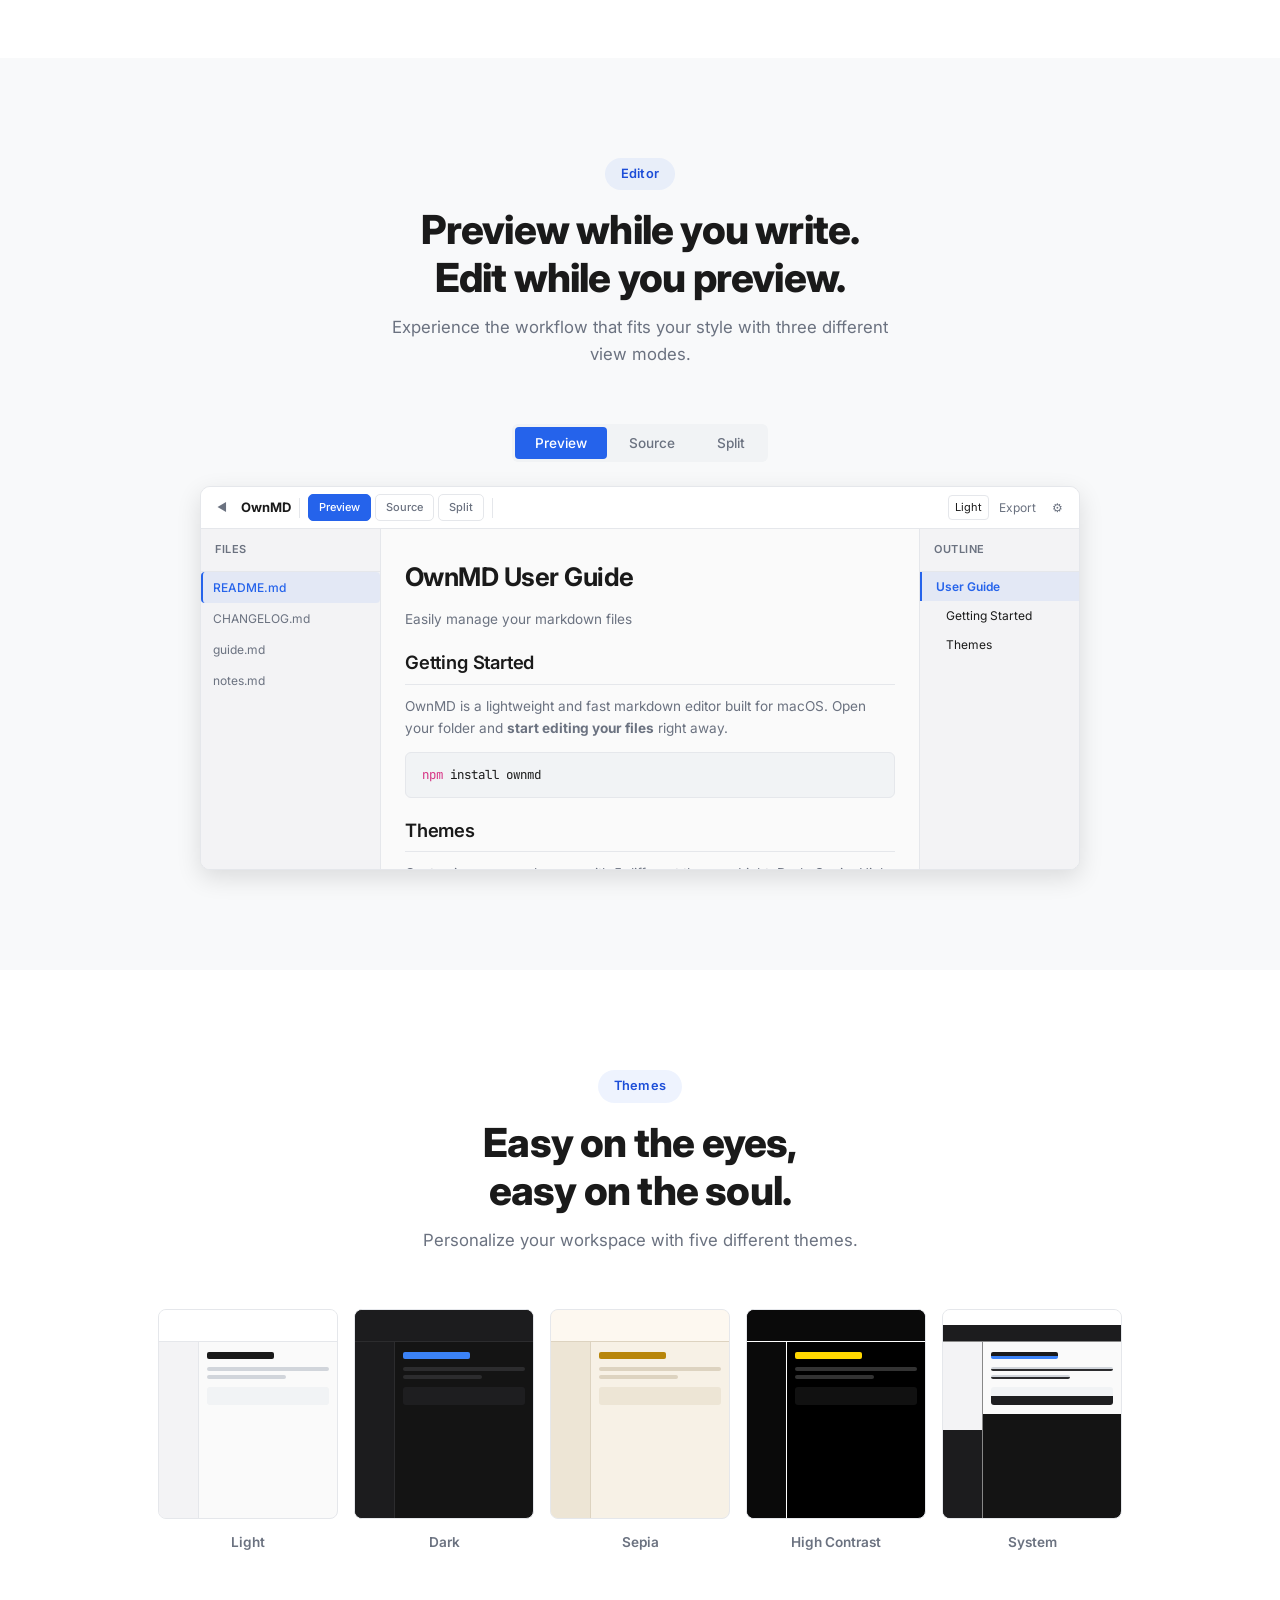
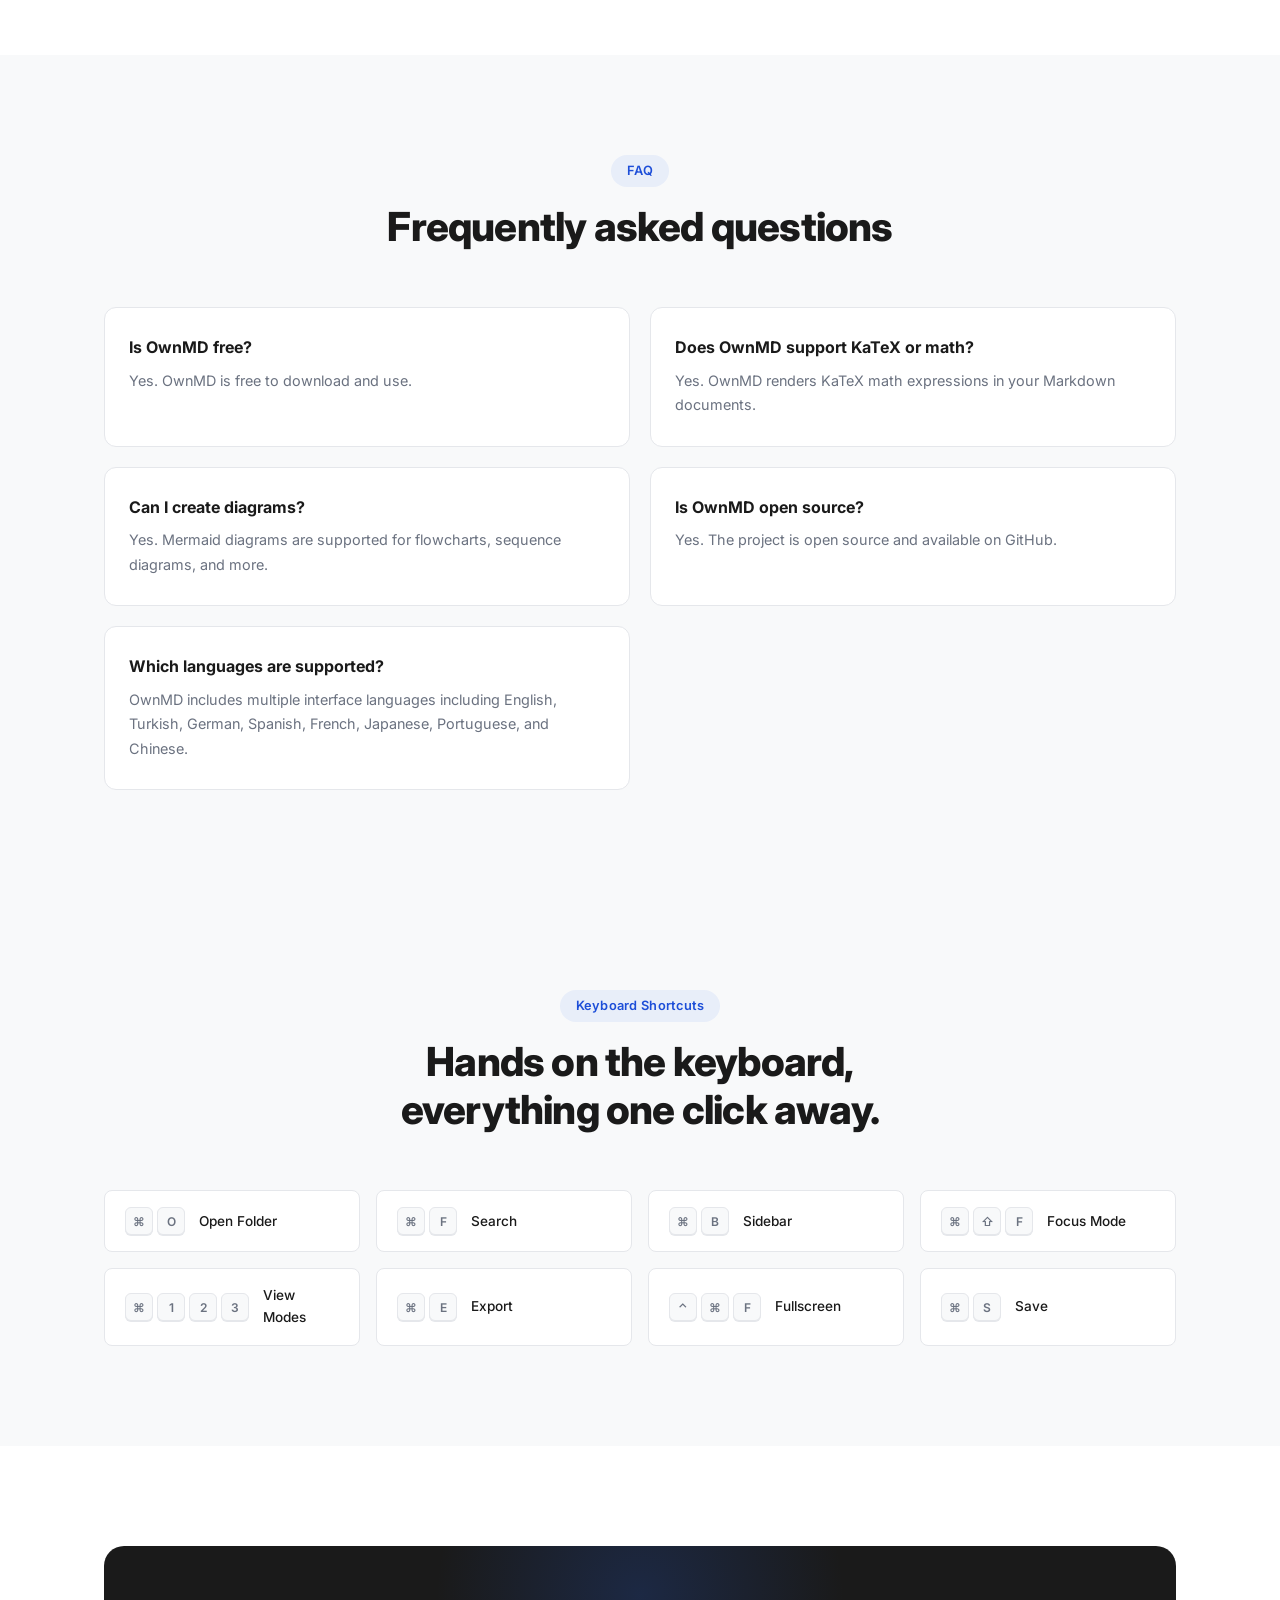
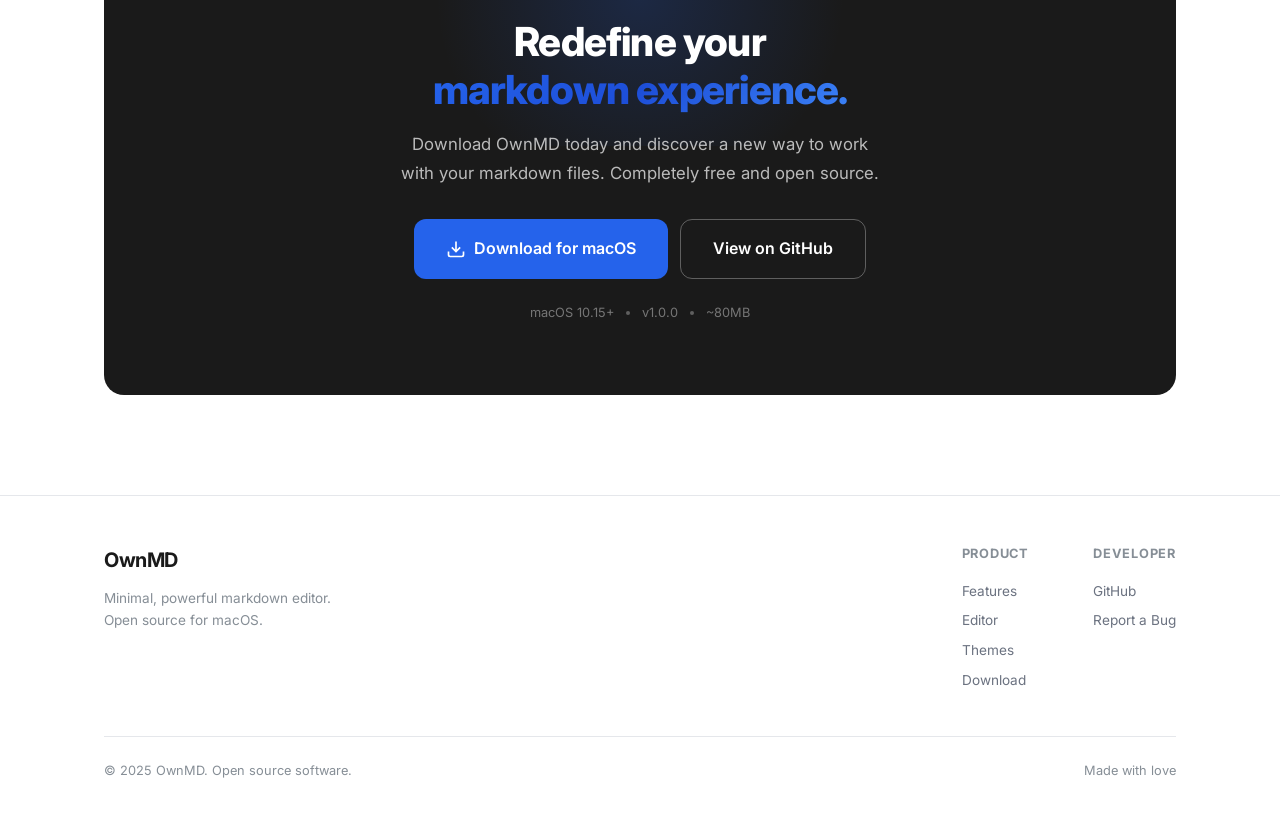
==== commit 8c5603bc: "Add Google Search Console verification" ====
--- a/docs/index.html
+++ b/docs/index.html
@@ -3,8 +3,7 @@
 <head>
   <meta charset="UTF-8">
   <meta name="viewport" content="width=device-width, initial-scale=1.0">
-  <!-- TODO: Replace with your Google Search Console verification token -->
-  <!-- <meta name="google-site-verification" content="YOUR_TOKEN_HERE" /> -->
+  <meta name="google-site-verification" content="Gzpgy1X0TcQ02FHqpeJL17uYMm-q0Ldf4MaKMlfPsqs" />
   <title>OwnMD - Free Markdown Editor for macOS</title>
   <meta name="description" content="Free, open-source Markdown editor for macOS with live preview, KaTeX math, Mermaid diagrams, multiple themes, and fast local file editing.">
   <meta name="robots" content="index,follow">
